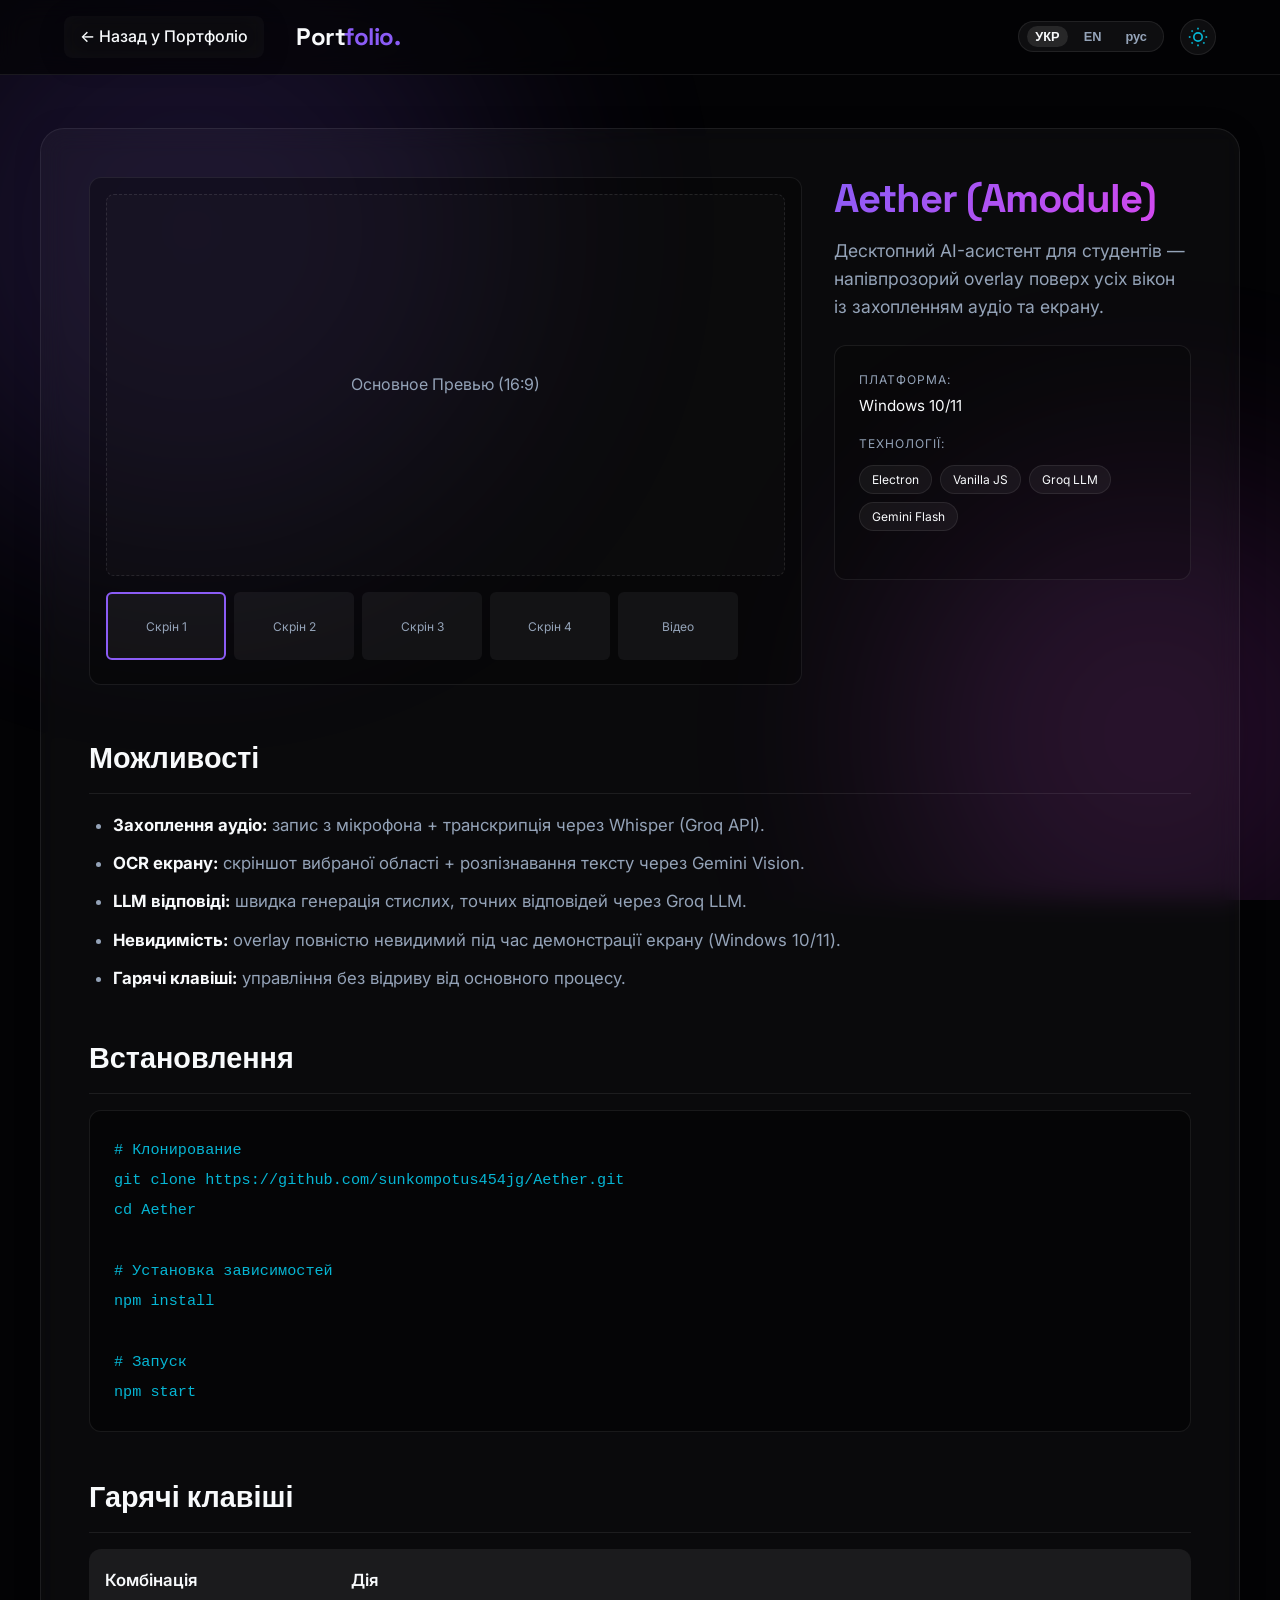
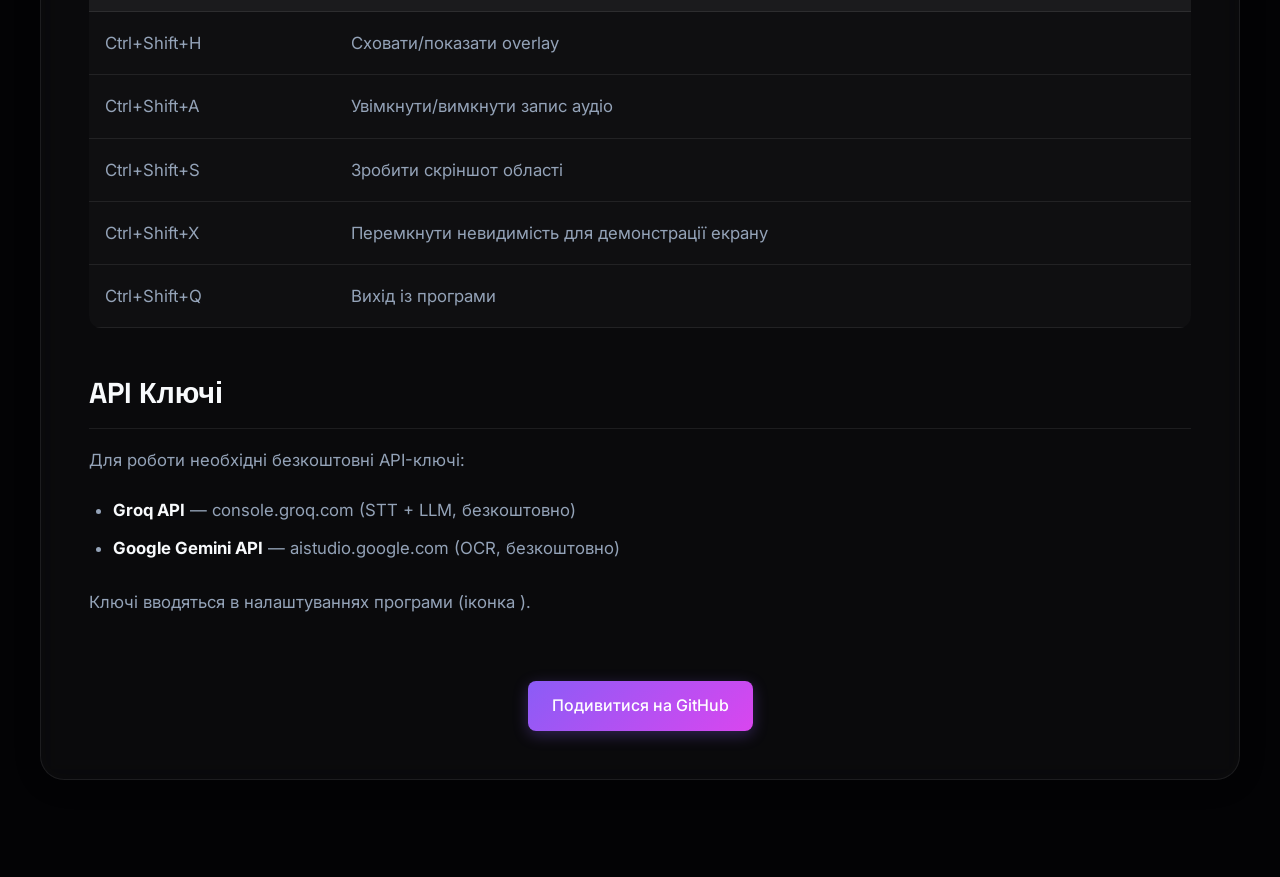
==== aether.html @ 4a44e8b1 "Initial commit: Portfolio website with multiple projects and i18n support" ====
<!DOCTYPE html>
<html lang="ru" class="scroll-smooth">
<head>
    <meta charset="UTF-8">
    <meta name="viewport" content="width=device-width, initial-scale=1.0">
    <title>Aether | Мое Портфолио</title>
    <link href="https://fonts.googleapis.com/css2?family=Inter:wght@300;400;500;600&family=Space+Grotesk:wght@500;700&display=swap" rel="stylesheet">
    <link rel="stylesheet" href="style.css">
</head>
<body>
    <div class="bg-effects"><div class="glow glow-1" style="background: #8b5cf6"></div><div class="glow glow-2" style="background: #d946ef"></div></div>
    
    <header class="glass-nav">
        <nav class="container" style="justify-content: space-between;">
            <div style="display: flex; align-items: center; gap: 2rem;">
                <a href="index.html" class="btn btn-secondary glass" style="padding: 0.5rem 1rem;" data-i18n="back_to_portfolio">← Назад в Портфолио</a>
                <span class="logo">Port<span class="text-accent" style="color: #8b5cf6;">folio.</span></span>
            </div>
            <div class="nav-controls">
                <div class="lang-switcher">
                    <button class="lang-btn active" data-lang="uk">УКР</button>
                    <button class="lang-btn" data-lang="en">EN</button>
                    <button class="lang-btn" data-lang="ru">рус</button>
                </div>
                <button class="theme-toggle" id="theme-toggle" aria-label="Toggle Theme"></button>
            </div>
        </nav>
    </header>

    <main class="container section-padding" style="padding-top: 8rem;">
        <article class="project-detail glass fade-in" style="padding: 3rem; border-radius: 24px;">
            <div class="steam-layout">
                <div class="steam-left">
                    <div class="media-gallery">
                        <div class="main-media">
                            <div class="media-placeholder flex-center">
                                <span class="text-muted">Основное Превью (16:9)</span>
                            </div>
                        </div>
                        <div class="thumbnail-slider">
                            <div class="thumbnail active flex-center" style="border-color: #8b5cf6;"><span class="text-muted" style="font-size: 0.75rem;" data-i18n="screen_1">Скрин 1</span></div>
                            <div class="thumbnail flex-center"><span class="text-muted" style="font-size: 0.75rem;" data-i18n="screen_2">Скрин 2</span></div>
                            <div class="thumbnail flex-center"><span class="text-muted" style="font-size: 0.75rem;" data-i18n="screen_3">Скрин 3</span></div>
                            <div class="thumbnail flex-center"><span class="text-muted" style="font-size: 0.75rem;" data-i18n="screen_4">Скрин 4</span></div>
                            <div class="thumbnail flex-center"><span class="text-muted" style="font-size: 0.75rem;" data-i18n="video">Видео</span></div>
                        </div>
                    </div>
                </div>
                <div class="steam-right">
                    <h1 class="hero-title text-gradient" style="background: linear-gradient(135deg, #8b5cf6, #d946ef); -webkit-background-clip: text; background-clip: text; margin-bottom: 1rem; font-size: 2.5rem; text-align: left;">Aether (Amodule)</h1>
                    <p class="hero-subtitle" style="margin-bottom: 1.5rem; text-align: left;" data-i18n="aether_subtitle">Десктопный AI-ассистент для студентов — полупрозрачный overlay поверх всех окон с захватом аудио и экрана.</p>
                    
                    <div class="project-info-table">
                        <div class="info-row"><span class="info-label" data-i18n="label_platform">Платформа:</span> <span class="info-value">Windows 10/11</span></div>
                        <div class="info-row"><span class="info-label" data-i18n="label_tech">Технологии:</span> 
                            <div class="project-tags" style="margin-top: 0.5rem; justify-content: flex-start;">
                                <span class="tag">Electron</span><span class="tag">Vanilla JS</span><span class="tag">Groq LLM</span><span class="tag">Gemini Flash</span>
                            </div>
                        </div>
                    </div>
                </div>
            </div>

            <div class="readme-content">
                <h2 data-i18n="aether_feat_title"> Возможности</h2>
                <ul>
                    <li data-i18n="aether_feat_1"><strong> Захват аудио:</strong> запись с микрофона + транскрипция через Whisper (Groq API).</li>
                    <li data-i18n="aether_feat_2"><strong> OCR экрана:</strong> скриншот выбранной области + распознавание текста через Gemini Vision.</li>
                    <li data-i18n="aether_feat_3"><strong> LLM ответы:</strong> быстрая генерация кратких, точных ответов через Groq LLM.</li>
                    <li data-i18n="aether_feat_4"><strong> Невидимость:</strong> overlay полностью невидим при демонстрации экрана (Windows 10/11).</li>
                    <li data-i18n="aether_feat_5"><strong> Горячие клавиши:</strong> управление без отвлечения от основного процесса.</li>
                </ul>

                <h2 data-i18n="aether_install_title"> Установка</h2>
                <pre><code># Клонирование
git clone https://github.com/sunkompotus454jg/Aether.git
cd Aether

# Установка зависимостей
npm install

# Запуск
npm start</code></pre>

                <h2 data-i18n="aether_hotkeys_title"> Горячие клавиши</h2>
                <table class="glass-table">
                    <tr><th data-i18n="aether_hk_col1">Комбинация</th><th data-i18n="aether_hk_col2">Действие</th></tr>
                    <tr><td>Ctrl+Shift+H</td><td data-i18n="aether_hk_1">Скрыть/показать overlay</td></tr>
                    <tr><td>Ctrl+Shift+A</td><td data-i18n="aether_hk_2">Включить/выключить запись аудио</td></tr>
                    <tr><td>Ctrl+Shift+S</td><td data-i18n="aether_hk_3">Сделать скриншот области</td></tr>
                    <tr><td>Ctrl+Shift+X</td><td data-i18n="aether_hk_4">Переключить невидимость для демонстрации экрана</td></tr>
                    <tr><td>Ctrl+Shift+Q</td><td data-i18n="aether_hk_5">Выход из приложения</td></tr>
                </table>

                <h2 data-i18n="aether_api_title"> API Ключи</h2>
                <p data-i18n="aether_api_desc">Для работы необходимы бесплатные API-ключи:</p>
                <ul>
                    <li data-i18n="aether_api_1"><strong>Groq API</strong> — console.groq.com (STT + LLM, бесплатно)</li>
                    <li data-i18n="aether_api_2"><strong>Google Gemini API</strong> — aistudio.google.com (OCR, бесплатно)</li>
                </ul>
                <p data-i18n="aether_api_footer">Ключи вводятся в настройках приложения (иконка ).</p>
            </div>

            <div style="margin-top: 4rem; text-align: center;">
                <a href="https://github.com/sunkompotus454jg/Aether.git" target="_blank" class="btn btn-primary" style="background: linear-gradient(135deg, #8b5cf6, #d946ef);" data-i18n="btn_github">Посмотреть на GitHub</a>
            </div>
        </article>
    </main>
    <script src="script.js"></script>
    <script src="lang.js"></script>
</body>
</html>
---- style.css ----
/* Современный Reset и Variables */
:root {
    --bg-color: #030305;
    --surface-color: rgba(255, 255, 255, 0.03);
    --surface-hover: rgba(255, 255, 255, 0.08);
    --border-color: rgba(255, 255, 255, 0.08);
    --text-main: #f8fafc;
    --text-muted: #94a3b8;
    
    --accent-primary: #8b5cf6; /* Фиолетовый неон */
    --accent-secondary: #06b6d4; /* Бирюзовый неон */
    --accent-tertiary: #ec4899; /* Розовый неон */
    
    --font-sans: 'Inter', sans-serif;
    --font-display: 'Space Grotesk', sans-serif;
    
    --transition: all 0.3s cubic-bezier(0.4, 0, 0.2, 1);
}

* {
    margin: 0;
    padding: 0;
    box-sizing: border-box;
}

html {
    scroll-behavior: smooth;
}

body {
    font-family: var(--font-sans);
    background-color: var(--bg-color);
    color: var(--text-main);
    line-height: 1.6;
    overflow-x: hidden;
}

/* Типографика */
h1, h2, h3, h4, .logo {
    font-family: var(--font-display);
    font-weight: 700;
}

.text-gradient {
    background: linear-gradient(135deg, var(--accent-secondary), var(--accent-primary));
    -webkit-background-clip: text;
    -webkit-text-fill-color: transparent;
    background-clip: text;
}

.text-accent {
    color: var(--accent-secondary);
}

.text-muted {
    color: var(--text-muted);
}

/* Утилиты Layout */
.container {
    max-width: 1200px;
    margin: 0 auto;
    padding: 0 1.5rem;
}

.flex-center {
    display: flex;
    align-items: center;
    justify-content: center;
}

.min-h-screen {
    min-height: 100vh;
}

.section-padding {
    padding: 6rem 0;
}

.text-center {
    text-align: center;
}

.relative {
    position: relative;
}

/* Glassmorphism утилиты */
.glass {
    background: var(--surface-color);
    backdrop-filter: blur(12px);
    -webkit-backdrop-filter: blur(12px);
    border: 1px solid var(--border-color);
    box-shadow: 0 4px 30px rgba(0, 0, 0, 0.1);
}

.glass-nav {
    background: rgba(3, 3, 5, 0.7);
    backdrop-filter: blur(12px);
    -webkit-backdrop-filter: blur(12px);
    border-bottom: 1px solid var(--border-color);
}

/* Фоновые свечения */
.bg-effects {
    position: fixed;
    top: 0;
    left: 0;
    width: 100%;
    height: 100%;
    z-index: -1;
    overflow: hidden;
    pointer-events: none;
}

.glow {
    position: absolute;
    border-radius: 50%;
    filter: blur(120px);
    opacity: 0.15;
}

.glow-1 {
    top: -10%;
    left: -10%;
    width: 50vw;
    height: 50vw;
    background: var(--accent-primary);
}

.glow-2 {
    bottom: -10%;
    right: -10%;
    width: 40vw;
    height: 40vw;
    background: var(--accent-secondary);
}

/* Навигация */
header {
    position: fixed;
    top: 0;
    width: 100%;
    z-index: 100;
    padding: 1rem 0;
}

header nav {
    display: flex;
    justify-content: space-between;
    align-items: center;
}

.logo {
    font-size: 1.5rem;
    text-decoration: none;
    color: var(--text-main);
    letter-spacing: -0.5px;
}

.nav-links {
    display: flex;
    list-style: none;
    gap: 2rem;
}

.nav-links a {
    text-decoration: none;
    color: var(--text-muted);
    font-weight: 500;
    transition: var(--transition);
    font-size: 0.95rem;
}

.nav-links a:hover {
    color: var(--text-main);
}

/* Кнопки */
.btn {
    display: inline-flex;
    align-items: center;
    justify-content: center;
    gap: 0.5rem;
    padding: 0.75rem 1.5rem;
    border-radius: 8px;
    font-weight: 500;
    text-decoration: none;
    transition: var(--transition);
    cursor: pointer;
    border: none;
    font-family: var(--font-sans);
}

.btn-primary {
    background: linear-gradient(135deg, var(--accent-primary), var(--accent-secondary));
    color: #fff;
    box-shadow: 0 4px 15px rgba(139, 92, 246, 0.3);
}

.btn-primary:hover {
    transform: translateY(-2px);
    box-shadow: 0 6px 20px rgba(6, 182, 212, 0.4);
}

.btn-secondary {
    color: var(--text-main);
}

.btn-secondary:hover {
    background: var(--surface-hover);
    transform: translateY(-2px);
}

/* Hero Section */
.hero-content {
    max-width: 800px;
    display: flex;
    flex-direction: column;
    align-items: center;
    gap: 1.5rem;
    padding-top: 5rem; /* Оффсет для навбара */
}

.badge {
    padding: 0.5rem 1rem;
    border-radius: 20px;
    font-size: 0.85rem;
    color: var(--accent-secondary);
    font-weight: 500;
    display: inline-block;
}

.hero-title {
    font-size: clamp(2.5rem, 5vw, 4.5rem);
    line-height: 1.1;
    letter-spacing: -1px;
}

.hero-subtitle {
    font-size: 1.1rem;
    color: var(--text-muted);
    max-width: 600px;
}

.hero-actions {
    display: flex;
    gap: 1rem;
    margin-top: 1rem;
}

/* Projects Section */
.section-header {
    margin-bottom: 4rem;
}

.section-title {
    font-size: 2.5rem;
    margin-bottom: 0.5rem;
}

.projects-grid {
    display: grid;
    grid-template-columns: repeat(auto-fill, minmax(320px, 1fr));
    gap: 2rem;
}

.project-card {
    padding: 2rem;
    border-radius: 16px;
    transition: var(--transition);
    display: flex;
    flex-direction: column;
    height: 100%;
}

.project-card:hover {
    transform: translateY(-5px);
    background: var(--surface-hover);
    border-color: rgba(255, 255, 255, 0.15);
}

.project-header {
    display: flex;
    justify-content: space-between;
    align-items: flex-start;
    margin-bottom: 1.5rem;
}

.project-icon {
    width: 48px;
    height: 48px;
    border-radius: 12px;
    display: flex;
    align-items: center;
    justify-content: center;
}

.github-link {
    color: var(--text-muted);
    text-decoration: none;
    font-size: 0.9rem;
    transition: var(--transition);
    border-bottom: 1px solid transparent;
}

.github-link:hover {
    color: var(--text-main);
    border-color: var(--text-main);
}

.project-title {
    font-size: 1.3rem;
    margin-bottom: 0.75rem;
}

.project-desc {
    color: var(--text-muted);
    font-size: 0.95rem;
    margin-bottom: 1.5rem;
    flex-grow: 1;
}

.project-tags {
    display: flex;
    flex-wrap: wrap;
    gap: 0.5rem;
    margin-bottom: 1.5rem;
}

.tag {
    font-size: 0.75rem;
    padding: 0.25rem 0.75rem;
    background: rgba(255, 255, 255, 0.05);
    border-radius: 20px;
    color: var(--text-main);
    border: 1px solid var(--border-color);
}

.status-badge {
    font-size: 0.75rem;
    padding: 0.25rem 0.75rem;
    background: rgba(239, 68, 68, 0.1);
    color: #ef4444;
    border-radius: 20px;
    border: 1px solid rgba(239, 68, 68, 0.2);
}

/* Contacts Section */
.contact-box {
    padding: 4rem 2rem;
    border-radius: 24px;
    max-width: 800px;
    margin: 0 auto;
}

.contact-links {
    display: flex;
    justify-content: center;
    gap: 1rem;
    flex-wrap: wrap;
}

/* Animations */
.fade-in {
    opacity: 0;
    transform: translateY(20px);
    transition: opacity 0.8s ease-out, transform 0.8s ease-out;
}

.fade-in.visible {
    opacity: 1;
    transform: translateY(0);
}

/* Адаптив */
@media (max-width: 768px) {
    .hero-title {
        font-size: 2.5rem;
    }
    
    .nav-links {
        display: none; /* Для мобайла можно добавить бургер меню позже */
    }
    
    .projects-grid {
        grid-template-columns: 1fr;
    }
}

/* Стили для детальных страниц (Readme Content) */
.readme-content {
    font-size: 1.05rem;
    line-height: 1.8;
}

.readme-content h2 {
    font-size: 1.8rem;
    margin-top: 2.5rem;
    margin-bottom: 1rem;
    color: var(--text-main);
    border-bottom: 1px solid var(--border-color);
    padding-bottom: 0.5rem;
}

.readme-content h3 {
    font-size: 1.4rem;
    margin-top: 1.5rem;
    margin-bottom: 0.75rem;
    color: var(--text-main);
}

.readme-content p {
    margin-bottom: 1.2rem;
    color: var(--text-muted);
}

.readme-content ul, .readme-content ol {
    margin-bottom: 1.5rem;
    padding-left: 1.5rem;
    color: var(--text-muted);
}

.readme-content li {
    margin-bottom: 0.5rem;
}

.readme-content strong {
    color: var(--text-main);
}

.readme-content pre {
    background: rgba(0, 0, 0, 0.4);
    padding: 1.5rem;
    border-radius: 12px;
    border: 1px solid var(--border-color);
    overflow-x: auto;
    margin-bottom: 1.5rem;
}

.readme-content code {
    font-family: 'Consolas', 'Monaco', monospace;
    color: var(--accent-secondary);
    font-size: 0.95rem;
}

.glass-table {
    width: 100%;
    border-collapse: collapse;
    margin-bottom: 1.5rem;
    background: rgba(255, 255, 255, 0.02);
    border-radius: 12px;
    overflow: hidden;
}

.glass-table th, .glass-table td {
    padding: 1rem;
    text-align: left;
    border-bottom: 1px solid var(--border-color);
    color: var(--text-muted);
}

.glass-table th {
    background: rgba(255, 255, 255, 0.05);
    color: var(--text-main);
    font-weight: 600;
}

/* Steam-like Layout */
.steam-layout {
    display: grid;
    grid-template-columns: 2fr 1fr;
    gap: 2rem;
    margin-bottom: 3rem;
    align-items: start;
}

.steam-layout > div {
    min-width: 0;
}

@media (max-width: 992px) {
    .steam-layout {
        grid-template-columns: 1fr;
    }
}

.media-gallery {
    display: flex;
    flex-direction: column;
    gap: 1rem;
    background: rgba(0, 0, 0, 0.3);
    padding: 1rem;
    border-radius: 12px;
    border: 1px solid var(--border-color);
}

.main-media {
    width: 100%;
    aspect-ratio: 16 / 9;
    border-radius: 8px;
    overflow: hidden;
    background: rgba(255, 255, 255, 0.02);
    border: 1px dashed rgba(255, 255, 255, 0.1);
}

.media-placeholder {
    width: 100%;
    height: 100%;
}

.thumbnail-slider {
    display: flex;
    gap: 0.5rem;
    overflow-x: auto;
    padding-bottom: 0.5rem;
    scrollbar-width: thin;
    scrollbar-color: var(--border-color) transparent;
}

.thumbnail-slider::-webkit-scrollbar {
    height: 6px;
}

.thumbnail-slider::-webkit-scrollbar-thumb {
    background-color: var(--border-color);
    border-radius: 10px;
}

.thumbnail {
    width: 120px;
    height: 68px;
    flex-shrink: 0;
    border-radius: 6px;
    cursor: pointer;
    transition: var(--transition);
    border: 2px solid transparent;
    background: rgba(255, 255, 255, 0.05);
}

.thumbnail:hover {
    border-color: rgba(255, 255, 255, 0.3);
}

.thumbnail.active {
    border-color: var(--accent-secondary);
}

.project-info-table {
    background: rgba(0, 0, 0, 0.2);
    padding: 1.5rem;
    border-radius: 12px;
    border: 1px solid var(--border-color);
}

.info-row {
    display: flex;
    flex-direction: column;
    margin-bottom: 1rem;
    text-align: left;
}

.info-row:last-child {
    margin-bottom: 0;
}

.info-label {
    font-size: 0.75rem;
    color: var(--text-muted);
    text-transform: uppercase;
    letter-spacing: 1px;
    margin-bottom: 0.25rem;
}

.info-value {
    color: var(--text-main);
    font-size: 0.95rem;
}

/* About Section */
.about-grid {
    display: grid;
    grid-template-columns: 1fr 2fr;
    gap: 4rem;
    align-items: center;
}

@media (max-width: 992px) {
    .about-grid {
        grid-template-columns: 1fr;
    }
}

.about-photo-container {
    position: relative;
    width: 100%;
    aspect-ratio: 1;
    border-radius: 24px;
    overflow: hidden;
    background: rgba(255, 255, 255, 0.05);
    border: 1px solid var(--border-color);
}

.about-photo-placeholder {
    position: absolute;
    inset: 0;
    display: flex;
    flex-direction: column;
    align-items: center;
    justify-content: center;
    color: var(--text-muted);
}

.about-bio {
    font-size: 1.1rem;
    line-height: 1.8;
    color: var(--text-muted);
    margin-bottom: 2rem;
}

.skills-grid {
    display: flex;
    flex-wrap: wrap;
    gap: 0.75rem;
    margin-bottom: 2.5rem;
}

.skill-badge {
    padding: 0.5rem 1rem;
    background: rgba(255, 255, 255, 0.05);
    border: 1px solid var(--border-color);
    border-radius: 8px;
    color: var(--text-main);
    font-weight: 500;
    transition: var(--transition);
}

.skill-badge:hover {
    border-color: var(--accent-primary);
    background: rgba(139, 92, 246, 0.1);
}

/* Timeline Section */
.timeline {
    position: relative;
    max-width: 800px;
    margin: 0 auto;
    padding: 2rem 0;
}

.timeline::before {
    content: '';
    position: absolute;
    top: 0;
    bottom: 0;
    left: 50%;
    width: 2px;
    background: linear-gradient(to bottom, transparent, var(--accent-primary), var(--accent-secondary), transparent);
    transform: translateX(-50%);
}

.timeline-item {
    position: relative;
    margin-bottom: 3rem;
    width: 50%;
    padding-right: 3rem;
}

.timeline-item:nth-child(even) {
    margin-left: auto;
    padding-right: 0;
    padding-left: 3rem;
}

.timeline-item::before {
    content: '';
    position: absolute;
    top: 50%;
    right: -6px;
    width: 14px;
    height: 14px;
    border-radius: 50%;
    background: var(--bg-color);
    border: 2px solid var(--accent-secondary);
    transform: translateY(-50%);
    box-shadow: 0 0 10px var(--accent-secondary);
    z-index: 1;
}

.timeline-item:nth-child(even)::before {
    right: auto;
    left: -8px;
}

.timeline-content {
    padding: 1.5rem;
    border-radius: 16px;
    transition: var(--transition);
}

.timeline-content:hover {
    transform: translateY(-5px);
    border-color: rgba(255, 255, 255, 0.2);
}

.timeline-date {
    font-size: 0.85rem;
    color: var(--accent-secondary);
    font-weight: 600;
    margin-bottom: 0.5rem;
    text-transform: uppercase;
    letter-spacing: 1px;
}

.timeline-title {
    font-size: 1.2rem;
    color: var(--text-main);
    margin-bottom: 0.5rem;
}

.timeline-desc {
    color: var(--text-muted);
    font-size: 0.95rem;
}

@media (max-width: 768px) {
    .timeline::before {
        left: 30px;
    }
    
    .timeline-item {
        width: 100%;
        padding-left: 80px;
        padding-right: 0;
    }
    
    .timeline-item:nth-child(even) {
        padding-left: 80px;
    }
    
    .timeline-item::before {
        left: 22px;
        right: auto;
    }
    
    .timeline-item:nth-child(even)::before {
        left: 22px;
    }
}

/* V4 OS Dashboard Updates */

/* Grid Background */
.grid-bg {
    background-color: var(--bg-color);
    background-image: linear-gradient(rgba(255, 255, 255, 0.03) 1px, transparent 1px),
    linear-gradient(90deg, rgba(255, 255, 255, 0.03) 1px, transparent 1px);
    background-size: 30px 30px;
    z-index: -2;
}

/* Nav & Burger */
.nav-container {
    display: flex;
    justify-content: space-between;
    align-items: center;
    position: relative;
    width: 100%;
}
.burger-menu {
    display: none;
    flex-direction: column;
    gap: 5px;
    cursor: pointer;
    z-index: 101;
}
.burger-menu span {
    width: 25px;
    height: 2px;
    background-color: var(--text-main);
    transition: var(--transition);
}
@media (max-width: 768px) {
    .burger-menu {
        display: flex;
    }
    .nav-links {
        display: flex;
        position: fixed;
        top: 0;
        right: -100%;
        width: 250px;
        height: 100vh;
        background: rgba(3, 3, 5, 0.95);
        backdrop-filter: blur(15px);
        flex-direction: column;
        padding-top: 80px;
        align-items: center;
        transition: right 0.4s ease;
        border-left: 1px solid var(--border-color);
        gap: 1.5rem;
    }
    .nav-links.active {
        right: 0;
    }
}
.nav-links a.active {
    color: var(--accent-secondary);
    border-bottom: 2px solid var(--accent-secondary);
}

/* Hero Panel & Badge */
.pulse-badge {
    display: inline-flex;
    align-items: center;
    gap: 0.5rem;
    padding: 0.5rem 1rem;
    border-radius: 20px;
    font-size: 0.85rem;
    color: var(--accent-secondary);
    border: 1px solid rgba(6, 182, 212, 0.3);
    background: rgba(6, 182, 212, 0.05);
}
.status-dot {
    width: 8px;
    height: 8px;
    background-color: #22c55e;
    border-radius: 50%;
    box-shadow: 0 0 8px #22c55e;
    animation: pulse 2s infinite;
}
@keyframes pulse {
    0% { transform: scale(0.95); box-shadow: 0 0 0 0 rgba(34, 197, 94, 0.7); }
    70% { transform: scale(1); box-shadow: 0 0 0 6px rgba(34, 197, 94, 0); }
    100% { transform: scale(0.95); box-shadow: 0 0 0 0 rgba(34, 197, 94, 0); }
}
.metrics-overlay {
    position: absolute;
    top: 5rem;
    right: 1.5rem;
    padding: 1rem;
    border-radius: 12px;
    background: rgba(0,0,0,0.4);
    border: 1px solid var(--border-color);
    font-family: 'JetBrains Mono', monospace;
    font-size: 0.75rem;
    color: var(--text-muted);
}
.metric {
    margin-bottom: 0.5rem;
}
.metric:last-child {
    margin-bottom: 0;
}
@media (max-width: 992px) {
    .metrics-overlay { display: none; }
}

/* Specialization */
.spec-grid {
    display: grid;
    grid-template-columns: repeat(auto-fit, minmax(220px, 1fr));
    gap: 1.5rem;
}
.spec-card {
    padding: 1.5rem;
    border-radius: 16px;
    text-align: center;
}
.spec-icon {
    font-size: 2.5rem;
    margin-bottom: 1rem;
}
.spec-title {
    font-size: 1.1rem;
    margin-bottom: 0.5rem;
}
.spec-desc {
    font-size: 0.9rem;
    color: var(--text-muted);
}

/* Project Filters & Mac Bar */
.filter-btn {
    background: rgba(255, 255, 255, 0.05);
    border: 1px solid var(--border-color);
    color: var(--text-main);
    padding: 0.5rem 1.25rem;
    border-radius: 20px;
    cursor: pointer;
    font-family: var(--font-sans);
    transition: var(--transition);
}
.filter-btn:hover, .filter-btn.active {
    background: rgba(139, 92, 246, 0.15);
    border-color: var(--accent-primary);
    color: var(--accent-secondary);
}
.project-card {
    padding: 0;
    overflow: hidden;
}
.mac-titlebar {
    background: rgba(0, 0, 0, 0.3);
    padding: 0.75rem 1rem;
    border-bottom: 1px solid var(--border-color);
    display: flex;
    align-items: center;
}
.mac-dots {
    display: flex;
    gap: 6px;
}
.mac-dots span {
    width: 10px;
    height: 10px;
    border-radius: 50%;
}
.project-content {
    padding: 1.5rem;
    display: flex;
    flex-direction: column;
    flex-grow: 1;
}

/* Workflow */
.workflow-steps {
    display: grid;
    grid-template-columns: repeat(auto-fit, minmax(200px, 1fr));
    gap: 1.5rem;
}
.workflow .step {
    padding: 1.5rem;
    border-radius: 16px;
    position: relative;
    overflow: hidden;
}
.step-num {
    font-family: 'JetBrains Mono', monospace;
    font-size: 2.5rem;
    font-weight: 700;
    color: rgba(255, 255, 255, 0.05);
    position: absolute;
    top: -5px;
    right: 10px;
}
.workflow .step h4 {
    margin-bottom: 0.5rem;
    font-size: 1.1rem;
}

/* Terminal Log Timeline */
.terminal-log .timeline-title {
    font-family: 'JetBrains Mono', monospace;
    color: var(--accent-secondary);
}
.terminal-log .timeline-date {
    font-family: 'JetBrains Mono', monospace;
}

/* Testimonials Placeholder */
.testimonials-placeholder {
    display: grid;
    grid-template-columns: repeat(auto-fit, minmax(300px, 1fr));
    gap: 1.5rem;
}
.testimonial-card {
    padding: 1.5rem;
    border-radius: 12px;
    border-left: 3px solid var(--accent-primary);
}

/* Навигация (Языки и Тема) */
.nav-controls {
    display: flex;
    align-items: center;
    gap: 1rem;
    margin-left: 2rem;
}
.lang-switcher {
    display: flex;
    gap: 0.5rem;
    background: rgba(255, 255, 255, 0.05);
    padding: 0.25rem 0.5rem;
    border-radius: 20px;
    border: 1px solid var(--border-color);
}
.lang-btn {
    background: none;
    border: none;
    color: var(--text-muted);
    font-size: 0.8rem;
    font-weight: 600;
    cursor: pointer;
    padding: 0.2rem 0.5rem;
    border-radius: 12px;
    transition: var(--transition);
}
.lang-btn:hover, .lang-btn.active {
    color: var(--text-main);
    background: rgba(255, 255, 255, 0.1);
}
#theme-toggle {
    background: rgba(255, 255, 255, 0.05);
    border: 1px solid var(--border-color);
    color: var(--accent-secondary);
    width: 36px;
    height: 36px;
    border-radius: 50%;
    display: flex;
    align-items: center;
    justify-content: center;
    cursor: pointer;
    transition: var(--transition);
}
#theme-toggle:hover {
    background: rgba(255, 255, 255, 0.1);
    transform: rotate(15deg);
}

/* Light Theme Override */
body.light-theme {
    --bg-color: #f8fafc;
    --surface-color: rgba(255, 255, 255, 0.7);
    --surface-hover: rgba(255, 255, 255, 0.95);
    --border-color: rgba(0, 0, 0, 0.1);
    --text-main: #0f172a;
    --text-muted: #475569;
    
    --accent-primary: #7c3aed;
    --accent-secondary: #0284c7;
    --accent-tertiary: #db2777;
}
body.light-theme .glass {
    box-shadow: 0 4px 30px rgba(0, 0, 0, 0.05);
}
body.light-theme .glass-nav {
    background: rgba(248, 250, 252, 0.85);
}
body.light-theme .glow {
    opacity: 0.08; /* Less intense glow for light theme */
}
body.light-theme .grid-bg {
    background-image: linear-gradient(rgba(0, 0, 0, 0.05) 1px, transparent 1px),
    linear-gradient(90deg, rgba(0, 0, 0, 0.05) 1px, transparent 1px);
}
body.light-theme .tag {
    background: rgba(0, 0, 0, 0.05);
    color: var(--text-main);
}
body.light-theme .mac-titlebar {
    border-bottom: 1px solid var(--border-color);
    background: rgba(255,255,255,0.5);
}
body.light-theme .terminal-header {
    background: #e2e8f0;
    color: #475569;
}
body.light-theme .terminal-body {
    background: #f1f5f9;
}
body.light-theme .terminal-line {
    color: #334155;
}
body.light-theme .lang-switcher, body.light-theme #theme-toggle {
    background: rgba(0, 0, 0, 0.05);
}
body.light-theme .lang-btn:hover, body.light-theme .lang-btn.active {
    background: rgba(0, 0, 0, 0.1);
}
body.light-theme .pulse-badge {
    background: rgba(2, 132, 199, 0.1);
}
body.light-theme .skill-badge {
    background: rgba(0,0,0,0.03);
}
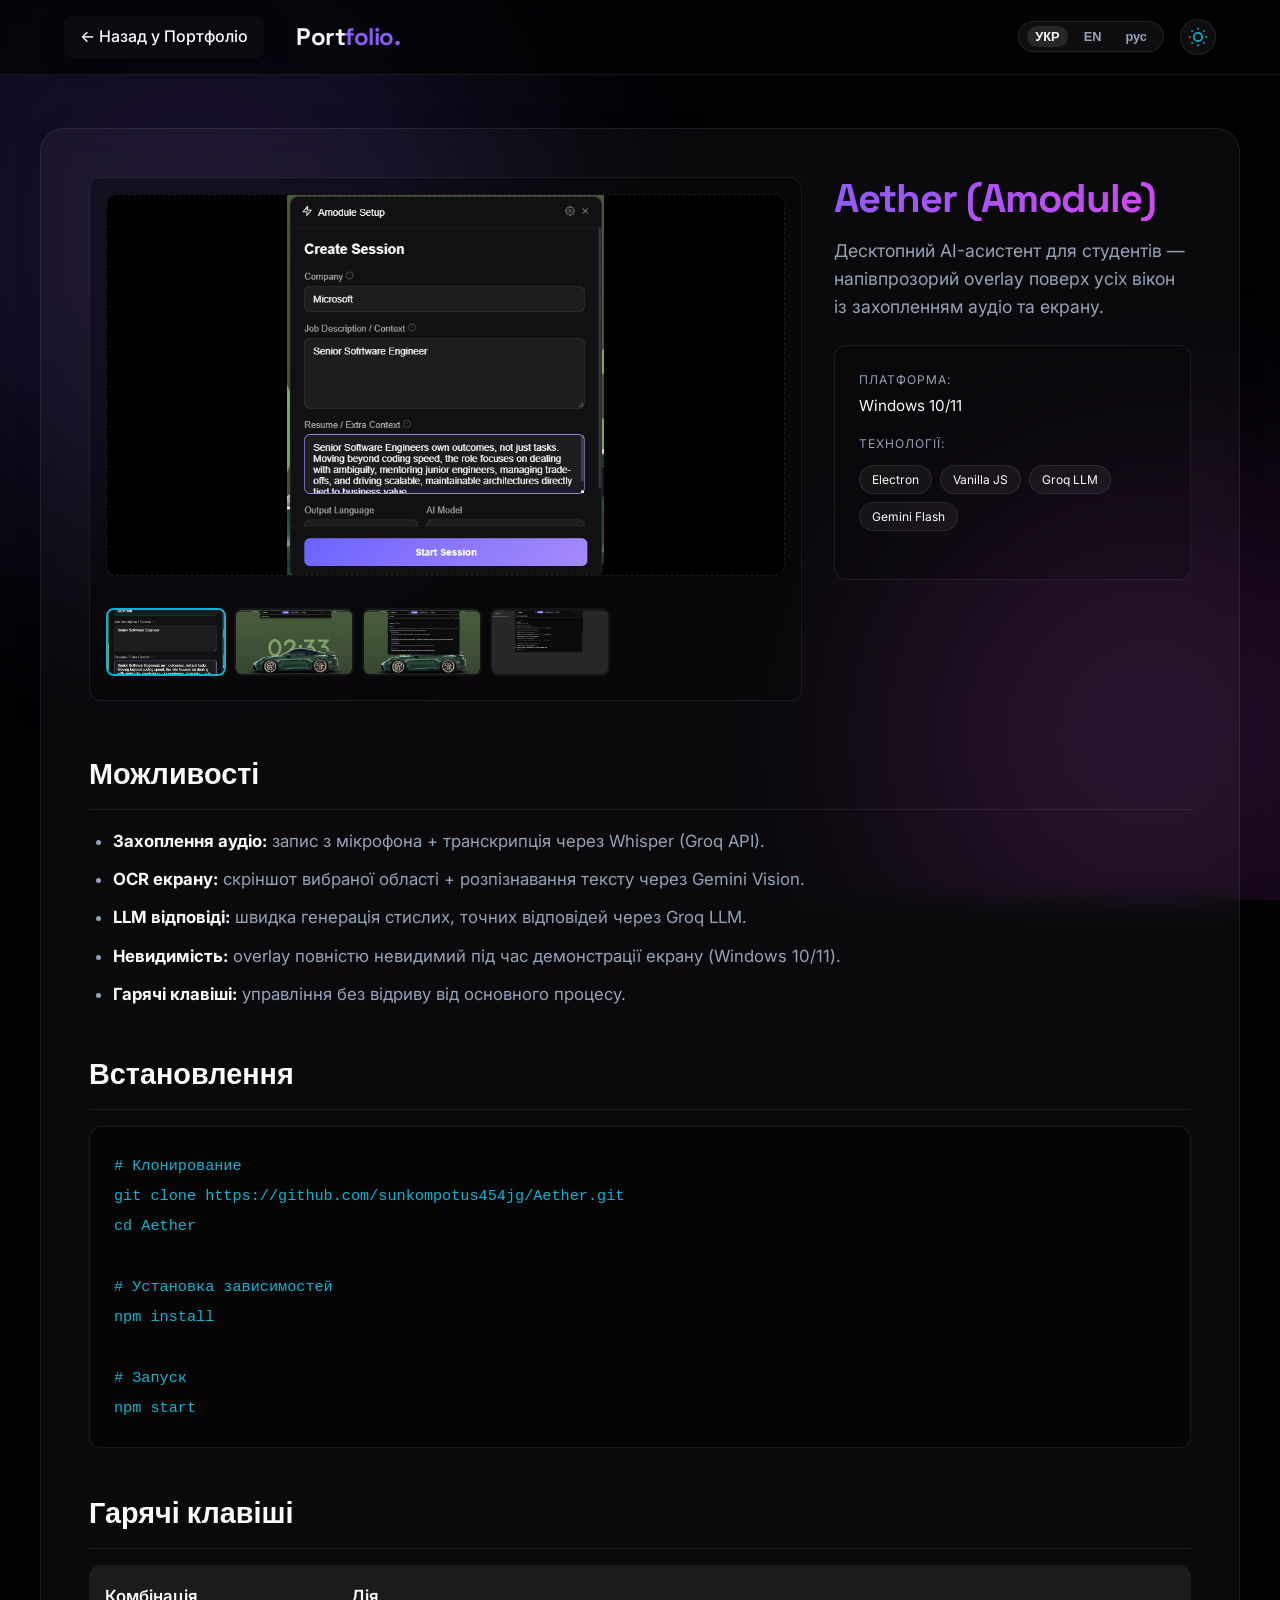
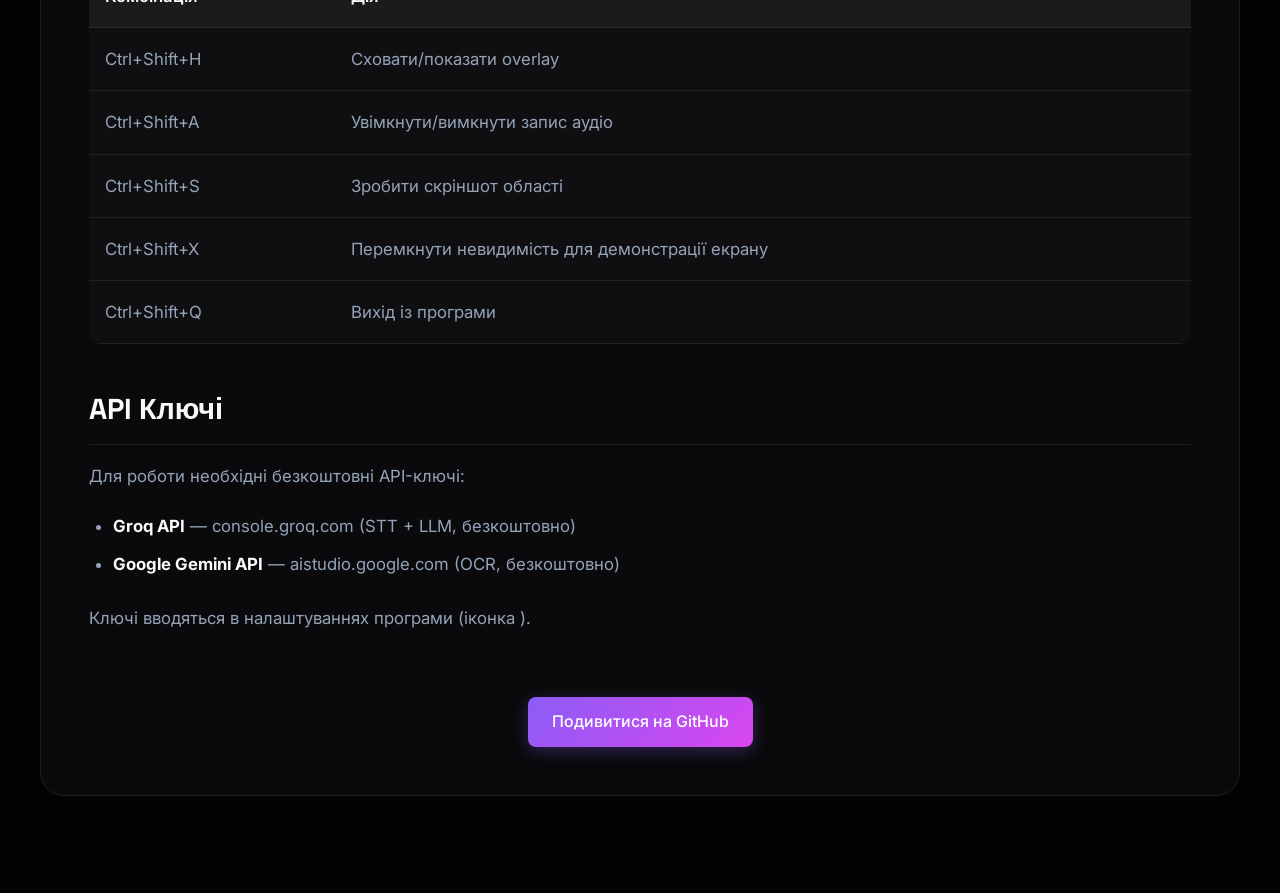
==== commit 47c55d97: "Populate Aether page with images" ====
--- a/aether.html
+++ b/aether.html
@@ -32,17 +32,14 @@
             <div class="steam-layout">
                 <div class="steam-left">
                     <div class="media-gallery">
-                        <div class="main-media">
-                            <div class="media-placeholder flex-center">
-                                <span class="text-muted">Основное Превью (16:9)</span>
-                            </div>
+                        <div class="main-media" id="mainMediaContainer" style="overflow: hidden; border-radius: 12px; background: #000; aspect-ratio: 16/9; display: flex; align-items: center; justify-content: center;">
+                            <img src="Aether/Amodule Setup.png" style="width: 100%; height: 100%; object-fit: contain;">
                         </div>
-                        <div class="thumbnail-slider">
-                            <div class="thumbnail active flex-center" style="border-color: #8b5cf6;"><span class="text-muted" style="font-size: 0.75rem;" data-i18n="screen_1">Скрин 1</span></div>
-                            <div class="thumbnail flex-center"><span class="text-muted" style="font-size: 0.75rem;" data-i18n="screen_2">Скрин 2</span></div>
-                            <div class="thumbnail flex-center"><span class="text-muted" style="font-size: 0.75rem;" data-i18n="screen_3">Скрин 3</span></div>
-                            <div class="thumbnail flex-center"><span class="text-muted" style="font-size: 0.75rem;" data-i18n="screen_4">Скрин 4</span></div>
-                            <div class="thumbnail flex-center"><span class="text-muted" style="font-size: 0.75rem;" data-i18n="video">Видео</span></div>
+                        <div class="thumbnail-slider" style="margin-top: 1rem; display: flex; gap: 0.5rem; overflow-x: auto;">
+                            <div class="thumbnail active" style="overflow: hidden; border-radius: 8px; cursor: pointer; flex-shrink: 0;" data-src="Aether/Amodule Setup.png"><img src="Aether/Amodule Setup.png" style="width: 100%; height: 100%; object-fit: cover; pointer-events: none;"></div>
+                            <div class="thumbnail" style="overflow: hidden; border-radius: 8px; cursor: pointer; flex-shrink: 0;" data-src="Aether/Start.png"><img src="Aether/Start.png" style="width: 100%; height: 100%; object-fit: cover; pointer-events: none;"></div>
+                            <div class="thumbnail" style="overflow: hidden; border-radius: 8px; cursor: pointer; flex-shrink: 0;" data-src="Aether/hf,jnf.png"><img src="Aether/hf,jnf.png" style="width: 100%; height: 100%; object-fit: cover; pointer-events: none;"></div>
+                            <div class="thumbnail" style="overflow: hidden; border-radius: 8px; cursor: pointer; flex-shrink: 0;" data-src="Aether/{D24C4B4D-FBDB-47EB-90D0-30F6032C7C03}.png"><img src="Aether/{D24C4B4D-FBDB-47EB-90D0-30F6032C7C03}.png" style="width: 100%; height: 100%; object-fit: cover; pointer-events: none;"></div>
                         </div>
                     </div>
                 </div>
@@ -106,6 +103,22 @@
             </div>
         </article>
     </main>
+    <script>
+        document.addEventListener('DOMContentLoaded', () => {
+            const mainMediaContainer = document.getElementById('mainMediaContainer');
+            const thumbnails = document.querySelectorAll('.thumbnail');
+
+            thumbnails.forEach(thumb => {
+                thumb.addEventListener('click', function() {
+                    thumbnails.forEach(t => t.classList.remove('active'));
+                    this.classList.add('active');
+
+                    const src = this.getAttribute('data-src');
+                    mainMediaContainer.innerHTML = `<img src="${src}" style="width: 100%; height: 100%; object-fit: contain;">`;
+                });
+            });
+        });
+    </script>
     <script src="script.js"></script>
     <script src="lang.js"></script>
 </body>
--- a/style.css
+++ b/style.css
@@ -594,7 +594,7 @@
 .about-photo-container {
     position: relative;
     width: 100%;
-    aspect-ratio: 1;
+    aspect-ratio: 2/3;
     border-radius: 24px;
     overflow: hidden;
     background: rgba(255, 255, 255, 0.05);
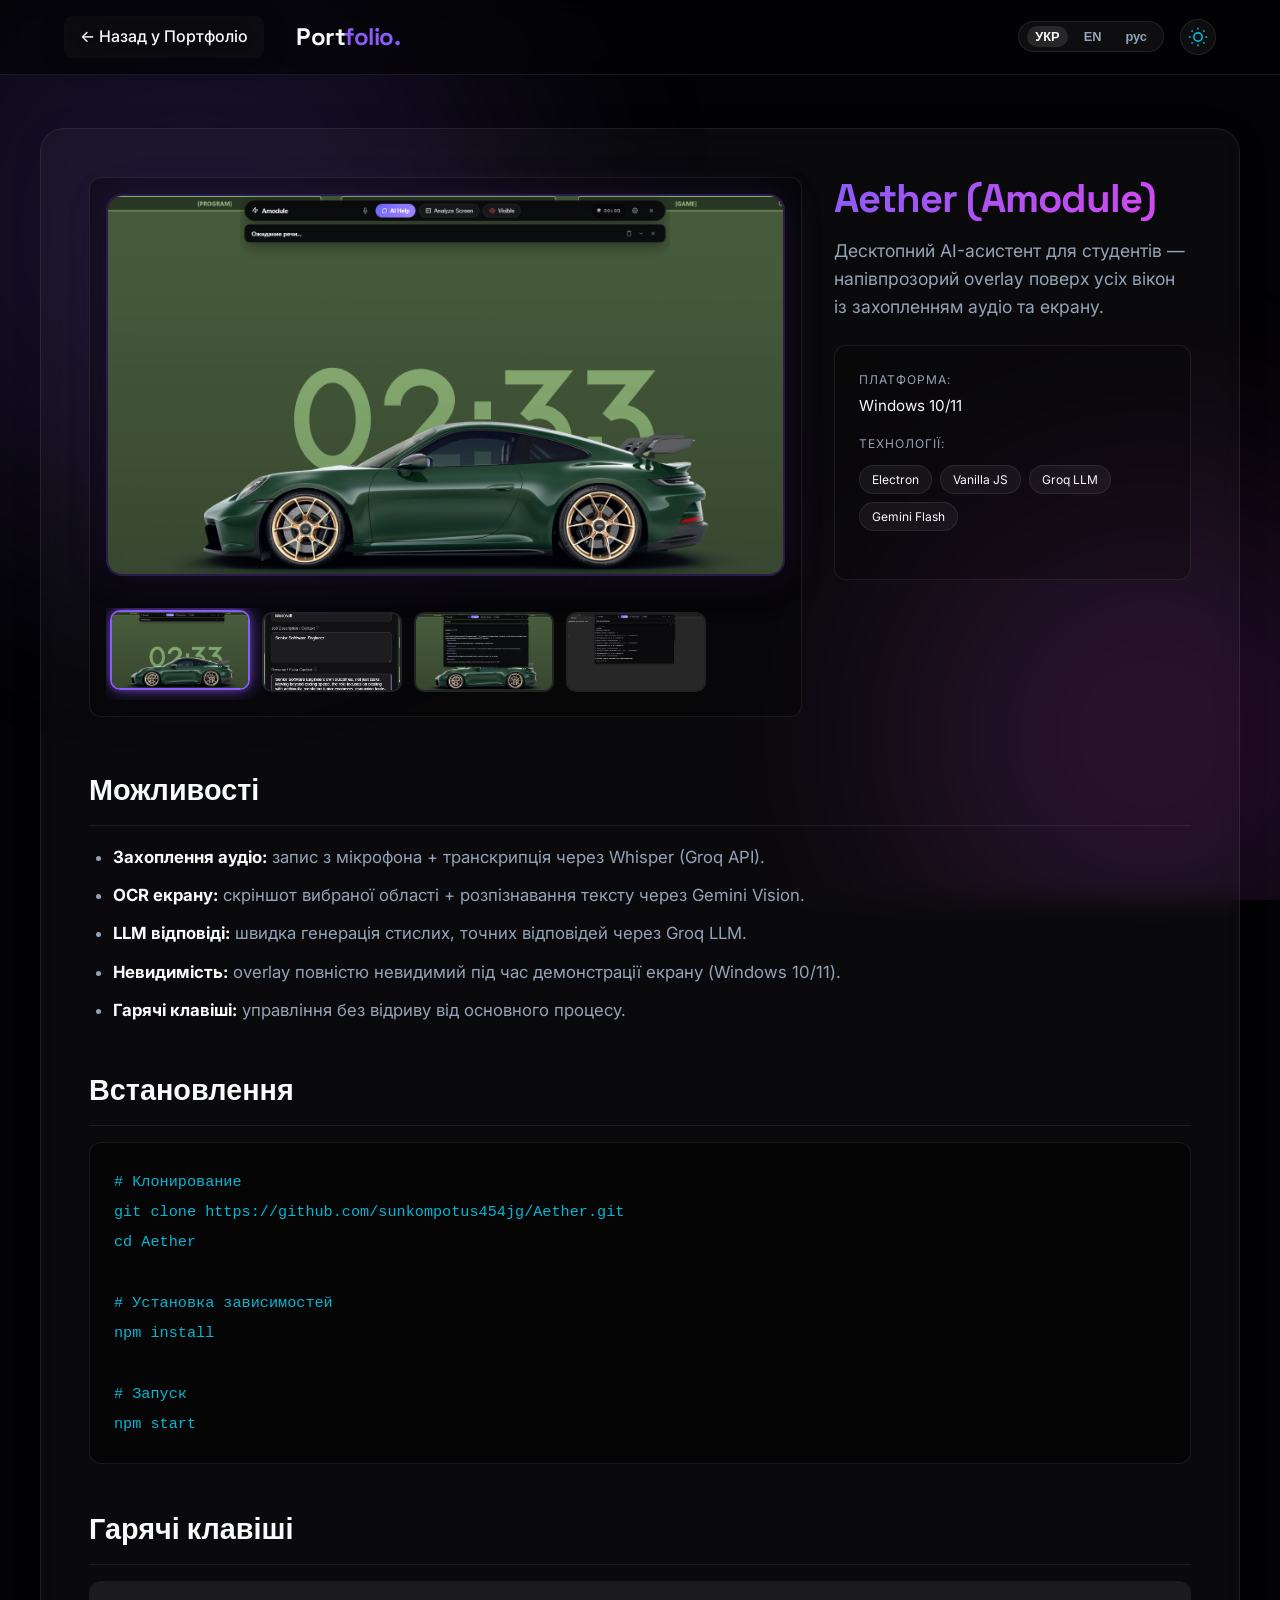
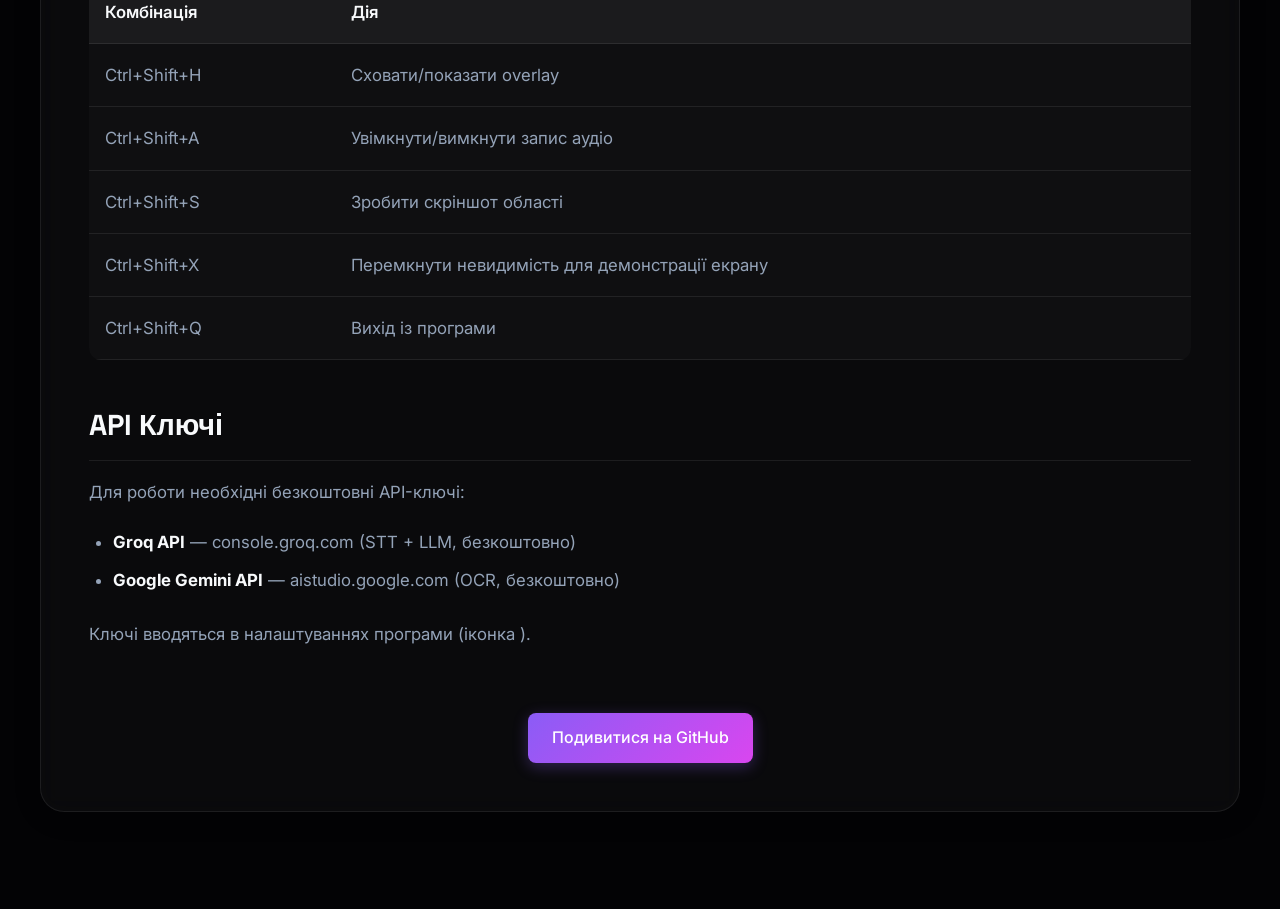
==== commit 84bd8702: "Aether: reorder images, Start.png first as hero, use object-fit cover" ====
--- a/aether.html
+++ b/aether.html
@@ -32,14 +32,14 @@
             <div class="steam-layout">
                 <div class="steam-left">
                     <div class="media-gallery">
-                        <div class="main-media" id="mainMediaContainer" style="overflow: hidden; border-radius: 12px; background: #000; aspect-ratio: 16/9; display: flex; align-items: center; justify-content: center;">
-                            <img src="Aether/Amodule Setup.png" style="width: 100%; height: 100%; object-fit: contain;">
+                        <div class="main-media" id="mainMediaContainer" style="overflow: hidden; border-radius: 16px; background: #000; aspect-ratio: 16/9; display: flex; align-items: center; justify-content: center;">
+                            <img src="Aether/Start.png" style="width: 100%; height: 100%; object-fit: cover;">
                         </div>
-                        <div class="thumbnail-slider" style="margin-top: 1rem; display: flex; gap: 0.5rem; overflow-x: auto;">
-                            <div class="thumbnail active" style="overflow: hidden; border-radius: 8px; cursor: pointer; flex-shrink: 0;" data-src="Aether/Amodule Setup.png"><img src="Aether/Amodule Setup.png" style="width: 100%; height: 100%; object-fit: cover; pointer-events: none;"></div>
-                            <div class="thumbnail" style="overflow: hidden; border-radius: 8px; cursor: pointer; flex-shrink: 0;" data-src="Aether/Start.png"><img src="Aether/Start.png" style="width: 100%; height: 100%; object-fit: cover; pointer-events: none;"></div>
-                            <div class="thumbnail" style="overflow: hidden; border-radius: 8px; cursor: pointer; flex-shrink: 0;" data-src="Aether/hf,jnf.png"><img src="Aether/hf,jnf.png" style="width: 100%; height: 100%; object-fit: cover; pointer-events: none;"></div>
-                            <div class="thumbnail" style="overflow: hidden; border-radius: 8px; cursor: pointer; flex-shrink: 0;" data-src="Aether/{D24C4B4D-FBDB-47EB-90D0-30F6032C7C03}.png"><img src="Aether/{D24C4B4D-FBDB-47EB-90D0-30F6032C7C03}.png" style="width: 100%; height: 100%; object-fit: cover; pointer-events: none;"></div>
+                        <div class="thumbnail-slider" style="margin-top: 1rem; display: flex; gap: 0.75rem; overflow-x: auto; padding: 0.25rem 0.25rem 0.5rem;">
+                            <div class="thumbnail active" style="overflow: hidden; border-radius: 10px; cursor: pointer; flex-shrink: 0;" data-src="Aether/Start.png"><img src="Aether/Start.png" style="width: 100%; height: 100%; object-fit: cover; pointer-events: none;"></div>
+                            <div class="thumbnail" style="overflow: hidden; border-radius: 10px; cursor: pointer; flex-shrink: 0;" data-src="Aether/Amodule Setup.png"><img src="Aether/Amodule Setup.png" style="width: 100%; height: 100%; object-fit: cover; pointer-events: none;"></div>
+                            <div class="thumbnail" style="overflow: hidden; border-radius: 10px; cursor: pointer; flex-shrink: 0;" data-src="Aether/hf,jnf.png"><img src="Aether/hf,jnf.png" style="width: 100%; height: 100%; object-fit: cover; pointer-events: none;"></div>
+                            <div class="thumbnail" style="overflow: hidden; border-radius: 10px; cursor: pointer; flex-shrink: 0;" data-src="Aether/{D24C4B4D-FBDB-47EB-90D0-30F6032C7C03}.png"><img src="Aether/{D24C4B4D-FBDB-47EB-90D0-30F6032C7C03}.png" style="width: 100%; height: 100%; object-fit: cover; pointer-events: none;"></div>
                         </div>
                     </div>
                 </div>
--- a/style.css
+++ b/style.css
@@ -498,10 +498,12 @@
 .main-media {
     width: 100%;
     aspect-ratio: 16 / 9;
-    border-radius: 8px;
+    border-radius: 16px;
     overflow: hidden;
-    background: rgba(255, 255, 255, 0.02);
-    border: 1px dashed rgba(255, 255, 255, 0.1);
+    background: #0a0a0f;
+    border: 2px solid rgba(139, 92, 246, 0.3);
+    box-shadow: 0 0 40px rgba(139, 92, 246, 0.15), 0 8px 32px rgba(0, 0, 0, 0.6);
+    transition: box-shadow 0.3s ease;
 }
 
 .media-placeholder {
@@ -528,22 +530,37 @@
 }
 
 .thumbnail {
-    width: 120px;
-    height: 68px;
+    width: 140px;
+    height: 80px;
     flex-shrink: 0;
-    border-radius: 6px;
+    border-radius: 10px;
     cursor: pointer;
-    transition: var(--transition);
-    border: 2px solid transparent;
-    background: rgba(255, 255, 255, 0.05);
+    transition: all 0.25s ease;
+    border: 2px solid rgba(255, 255, 255, 0.08);
+    background: rgba(255, 255, 255, 0.04);
+    overflow: hidden;
+    position: relative;
+}
+
+.thumbnail::after {
+    content: '';
+    position: absolute;
+    inset: 0;
+    border-radius: 8px;
+    background: transparent;
+    transition: background 0.25s ease;
 }
 
 .thumbnail:hover {
-    border-color: rgba(255, 255, 255, 0.3);
+    border-color: rgba(139, 92, 246, 0.6);
+    box-shadow: 0 0 16px rgba(139, 92, 246, 0.3);
+    transform: translateY(-2px);
 }
 
 .thumbnail.active {
-    border-color: var(--accent-secondary);
+    border-color: #8b5cf6;
+    box-shadow: 0 0 20px rgba(139, 92, 246, 0.6), 0 0 6px rgba(139, 92, 246, 0.4);
+    transform: translateY(-2px);
 }
 
 .project-info-table {
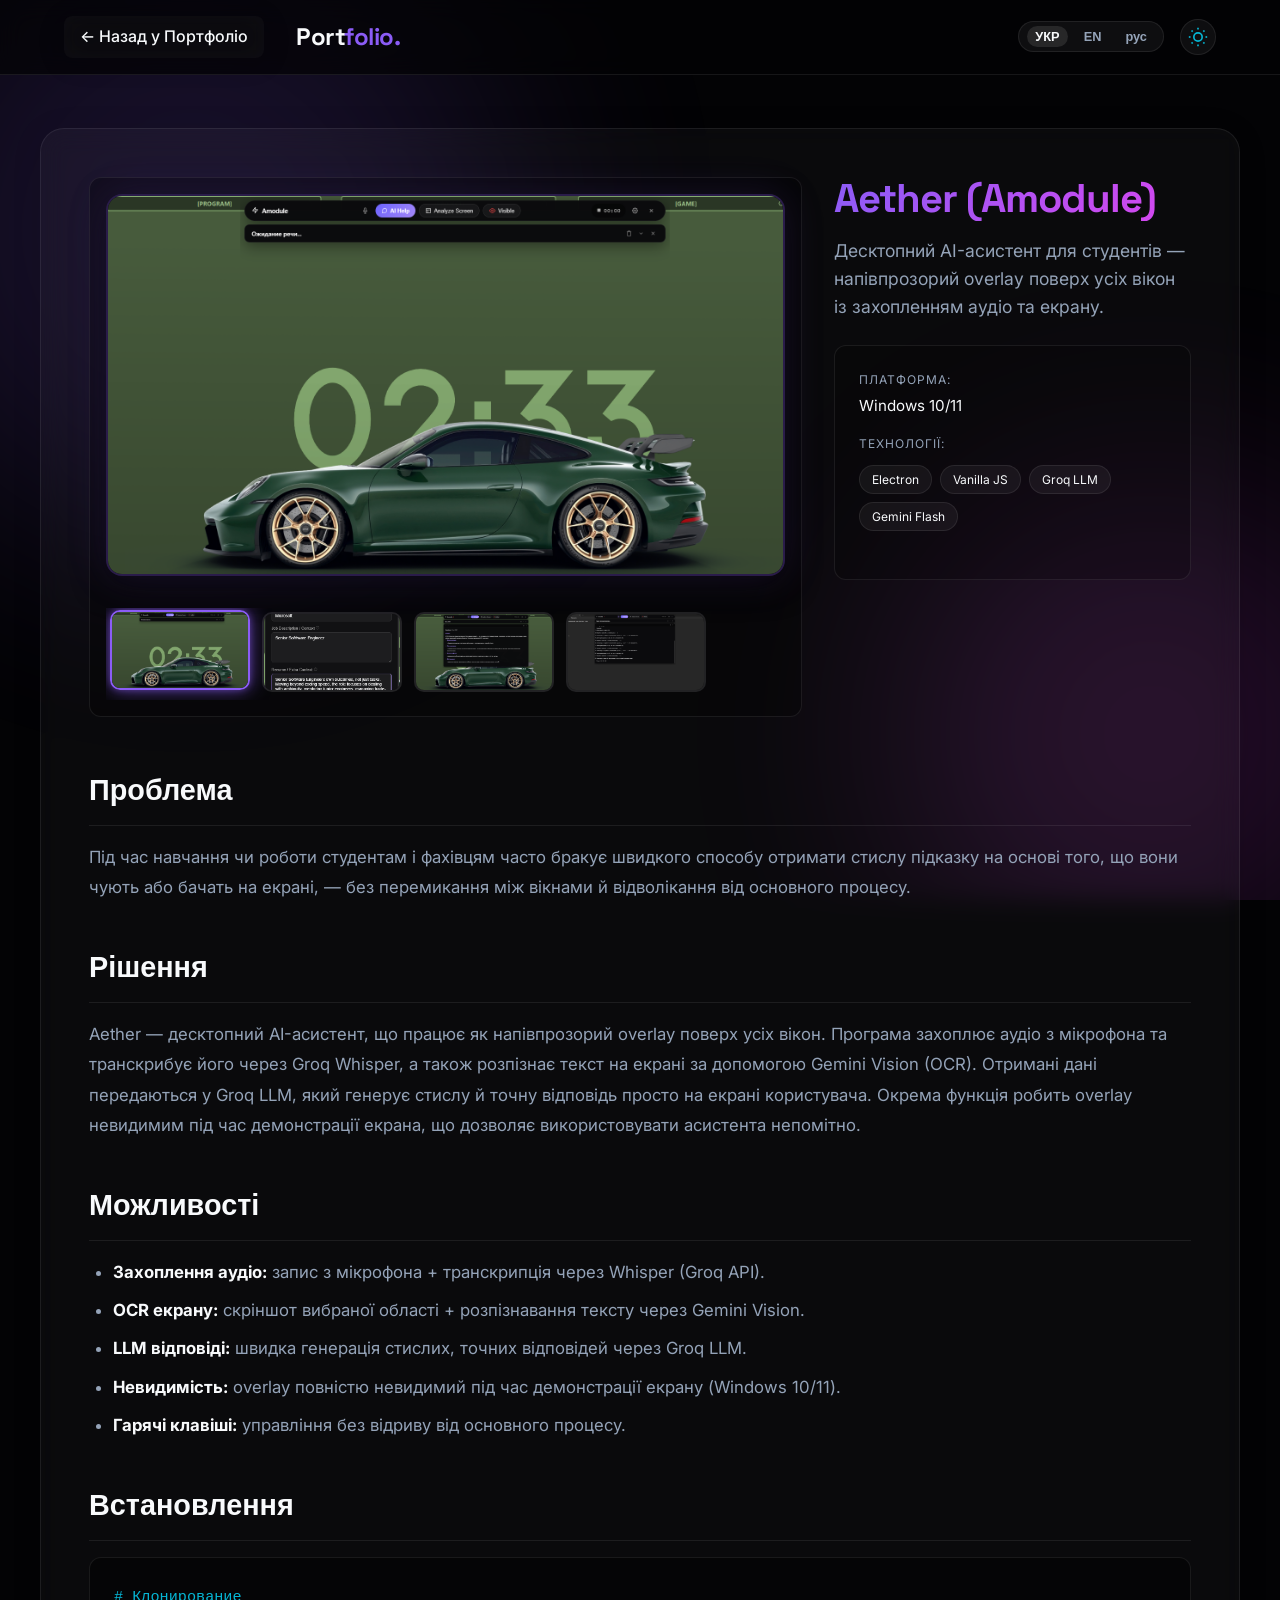
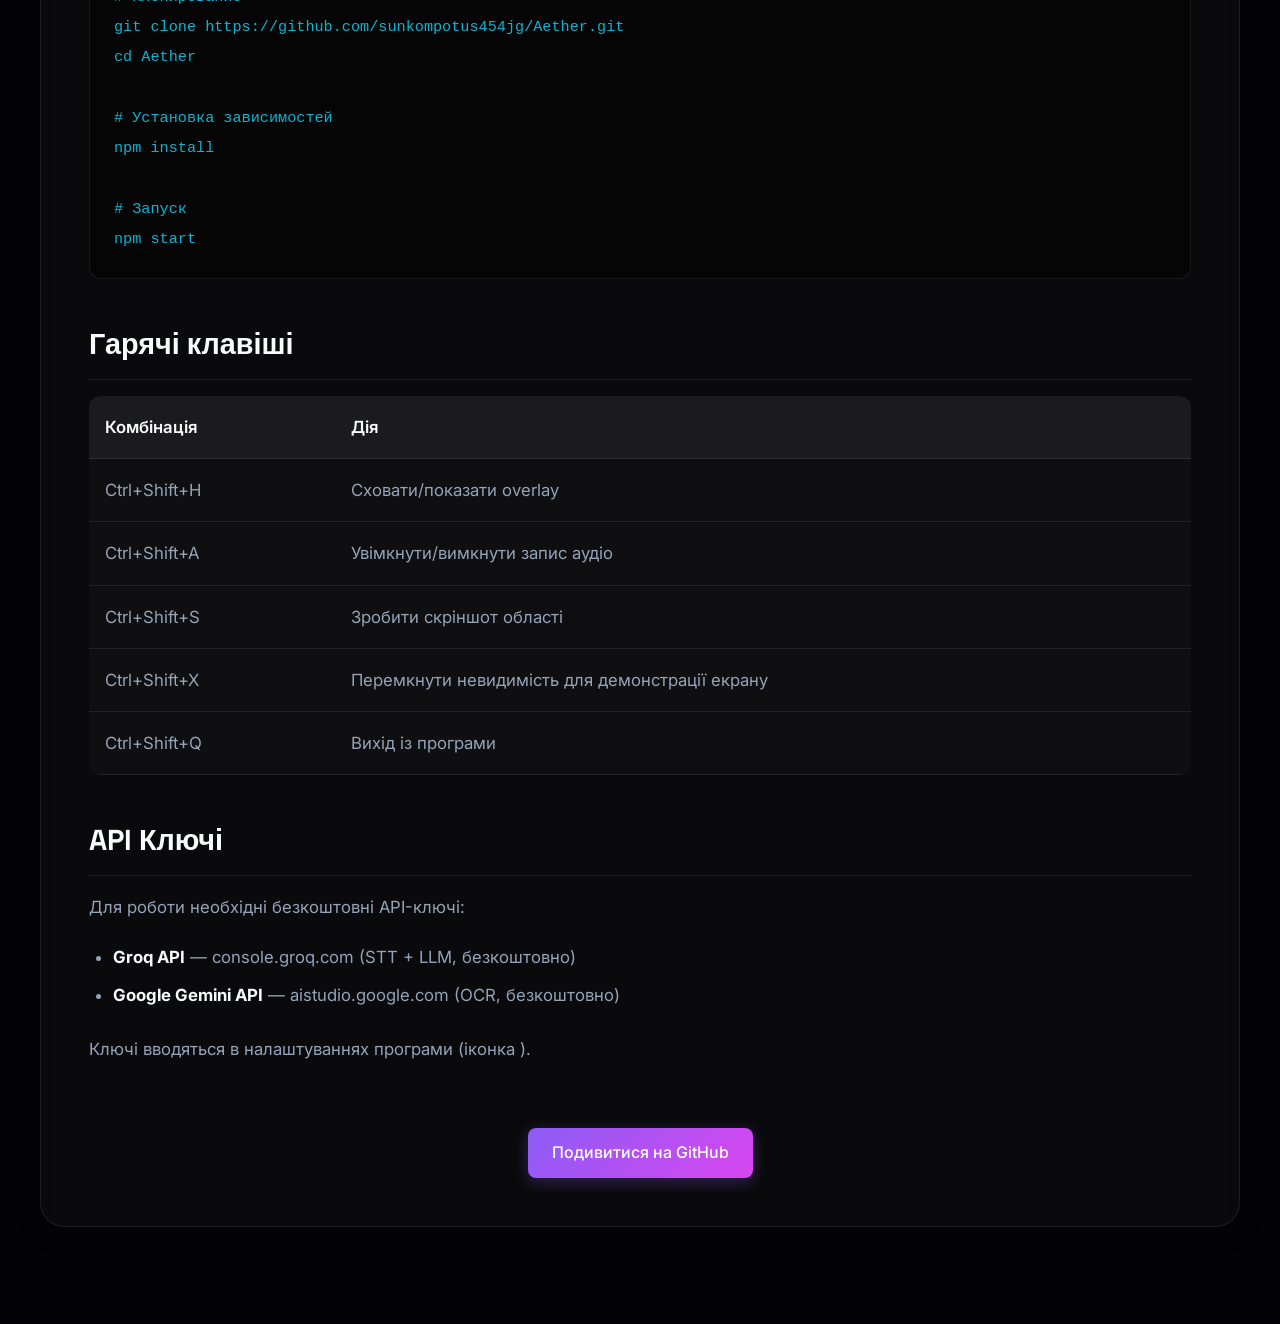
==== commit bdd896e7: "Update project description with new  text" ====
--- a/aether.html
+++ b/aether.html
@@ -32,8 +32,8 @@
             <div class="steam-layout">
                 <div class="steam-left">
                     <div class="media-gallery">
-                        <div class="main-media" id="mainMediaContainer" style="overflow: hidden; border-radius: 16px; background: #000; aspect-ratio: 16/9; display: flex; align-items: center; justify-content: center;">
-                            <img src="Aether/Start.png" style="width: 100%; height: 100%; object-fit: cover;">
+                        <div class="main-media" id="mainMediaContainer" onclick="openLightbox(this.querySelector('img') ? this.querySelector('img').src : null, !!this.querySelector('video'))" style="overflow: hidden; border-radius: 16px; background: #000; aspect-ratio: 16/9; display: flex; align-items: center; justify-content: center; cursor: zoom-in; position: relative;">
+                            <img src="Aether/Start.png" style="width: 100%; height: 100%; object-fit: cover; pointer-events: none;">
                         </div>
                         <div class="thumbnail-slider" style="margin-top: 1rem; display: flex; gap: 0.75rem; overflow-x: auto; padding: 0.25rem 0.25rem 0.5rem;">
                             <div class="thumbnail active" style="overflow: hidden; border-radius: 10px; cursor: pointer; flex-shrink: 0;" data-src="Aether/Start.png"><img src="Aether/Start.png" style="width: 100%; height: 100%; object-fit: cover; pointer-events: none;"></div>
@@ -59,7 +59,14 @@
             </div>
 
             <div class="readme-content">
-                <h2 data-i18n="aether_feat_title"> Возможности</h2>
+                
+                <h2 data-i18n="problem_title">Проблема</h2>
+                <p data-i18n="aether_problem"></p>
+
+                <h2 data-i18n="solution_title">Рішення</h2>
+                <p data-i18n="aether_solution"></p>
+
+<h2 data-i18n="aether_feat_title"> Возможности</h2>
                 <ul>
                     <li data-i18n="aether_feat_1"><strong> Захват аудио:</strong> запись с микрофона + транскрипция через Whisper (Groq API).</li>
                     <li data-i18n="aether_feat_2"><strong> OCR экрана:</strong> скриншот выбранной области + распознавание текста через Gemini Vision.</li>
@@ -114,7 +121,7 @@
                     this.classList.add('active');
 
                     const src = this.getAttribute('data-src');
-                    mainMediaContainer.innerHTML = `<img src="${src}" style="width: 100%; height: 100%; object-fit: contain;">`;
+                    mainMediaContainer.innerHTML = `<img src="${src}" style="width: 100%; height: 100%; object-fit: contain; pointer-events: none;">`;
                 });
             });
         });
--- a/style.css
+++ b/style.css
@@ -1091,3 +1091,90 @@
 body.light-theme .skill-badge {
     background: rgba(0,0,0,0.03);
 }
+
+/* ==================== LIGHTBOX ==================== */
+.lightbox-overlay {
+    display: none;
+    position: fixed;
+    inset: 0;
+    z-index: 9999;
+    background: rgba(0, 0, 0, 0.92);
+    backdrop-filter: blur(12px);
+    -webkit-backdrop-filter: blur(12px);
+    align-items: center;
+    justify-content: center;
+    cursor: zoom-out;
+    animation: lightbox-in 0.25s ease;
+}
+
+.lightbox-overlay.active {
+    display: flex;
+}
+
+@keyframes lightbox-in {
+    from { opacity: 0; }
+    to   { opacity: 1; }
+}
+
+.lightbox-content {
+    position: relative;
+    max-width: 92vw;
+    max-height: 92vh;
+    border-radius: 16px;
+    overflow: hidden;
+    box-shadow: 0 0 80px rgba(139, 92, 246, 0.3), 0 32px 64px rgba(0,0,0,0.8);
+    border: 1px solid rgba(139, 92, 246, 0.3);
+    cursor: default;
+    animation: lightbox-scale 0.25s cubic-bezier(0.34, 1.56, 0.64, 1);
+}
+
+@keyframes lightbox-scale {
+    from { transform: scale(0.88); opacity: 0; }
+    to   { transform: scale(1);    opacity: 1; }
+}
+
+.lightbox-content img,
+.lightbox-content video {
+    display: block;
+    max-width: 92vw;
+    max-height: 92vh;
+    width: auto;
+    height: auto;
+    object-fit: contain;
+}
+
+.lightbox-close {
+    position: fixed;
+    top: 1.5rem;
+    right: 1.75rem;
+    width: 44px;
+    height: 44px;
+    border-radius: 50%;
+    background: rgba(255,255,255,0.1);
+    border: 1px solid rgba(255,255,255,0.15);
+    color: #fff;
+    font-size: 1.4rem;
+    line-height: 44px;
+    text-align: center;
+    cursor: pointer;
+    z-index: 10001;
+    transition: background 0.2s, transform 0.2s;
+    backdrop-filter: blur(8px);
+}
+.lightbox-close:hover {
+    background: rgba(139, 92, 246, 0.5);
+    transform: rotate(90deg) scale(1.1);
+}
+
+/* Подсказка "клик для увеличения" на главном медиа */
+#mainMediaContainer {
+    cursor: zoom-in;
+}
+#mainMediaContainer:hover::after {
+    content: '';
+    position: absolute;
+    inset: 0;
+    background: rgba(139, 92, 246, 0.08);
+    border-radius: inherit;
+    pointer-events: none;
+}
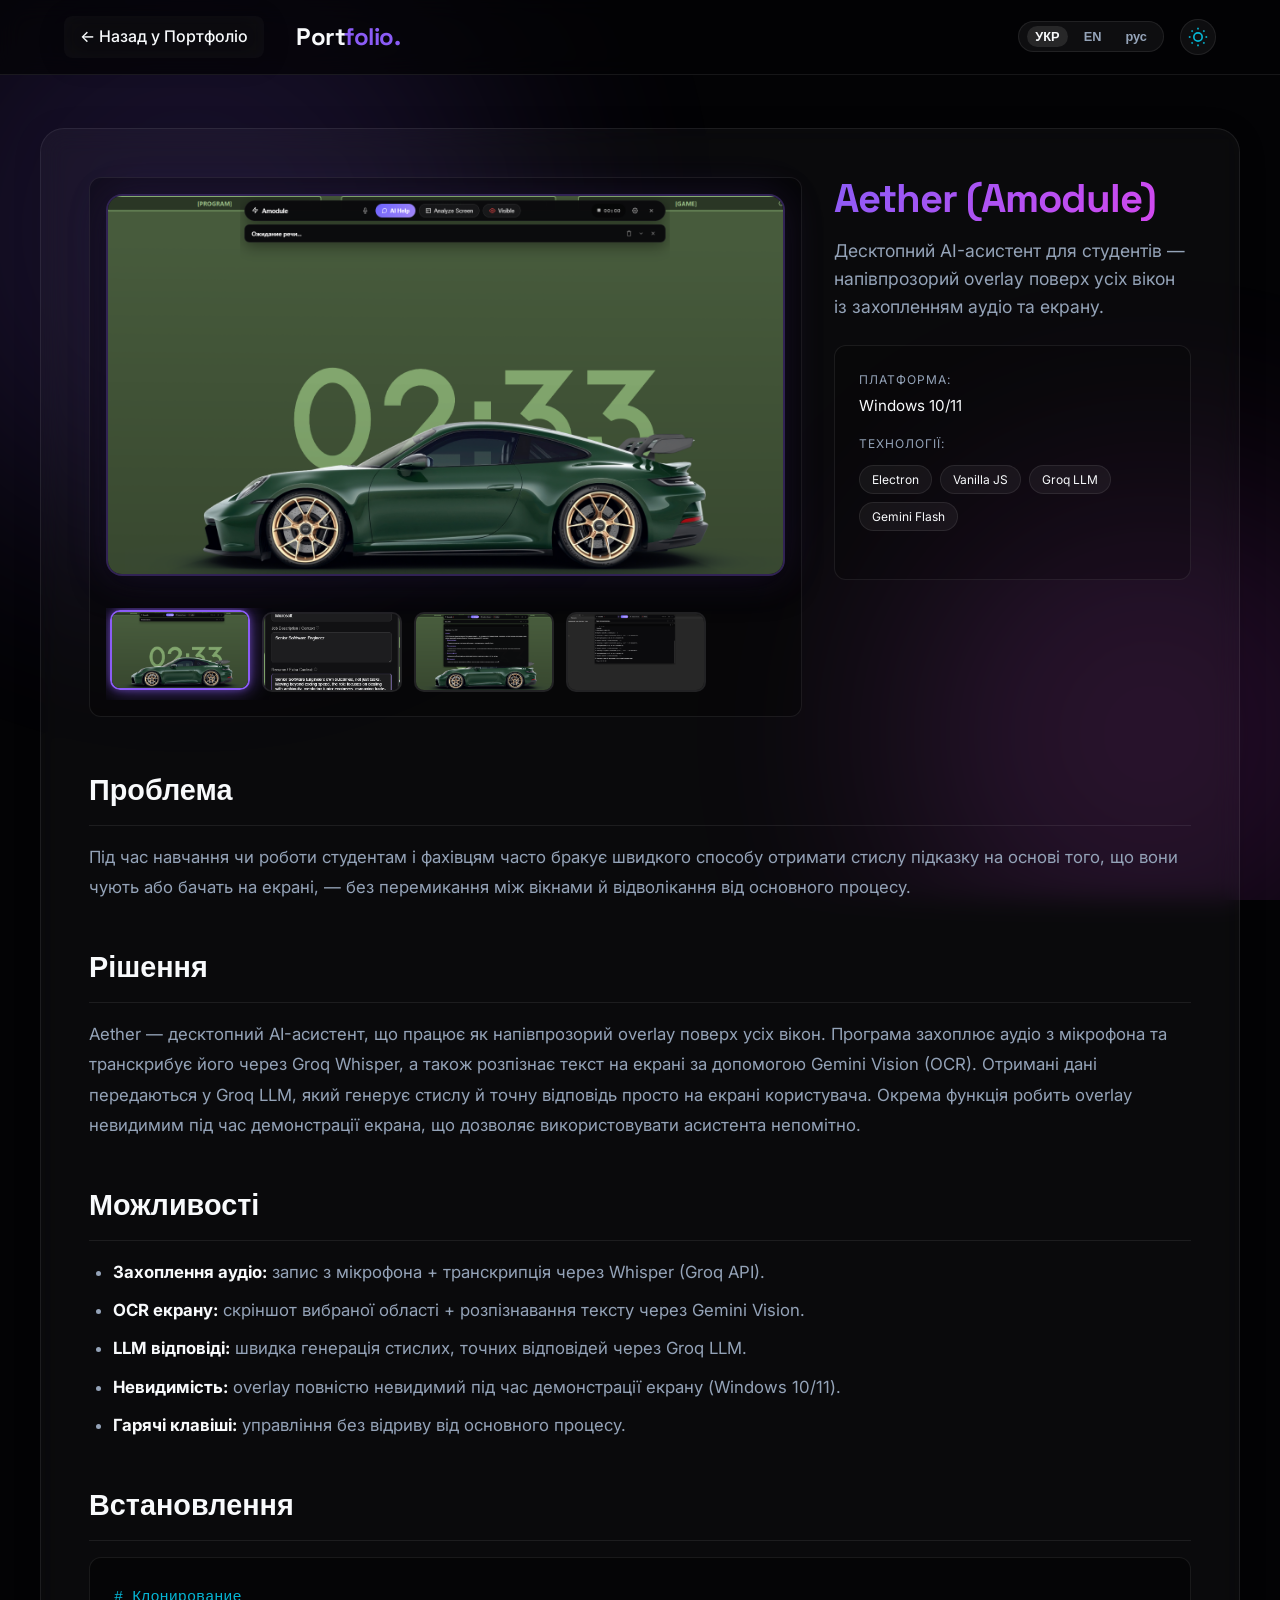
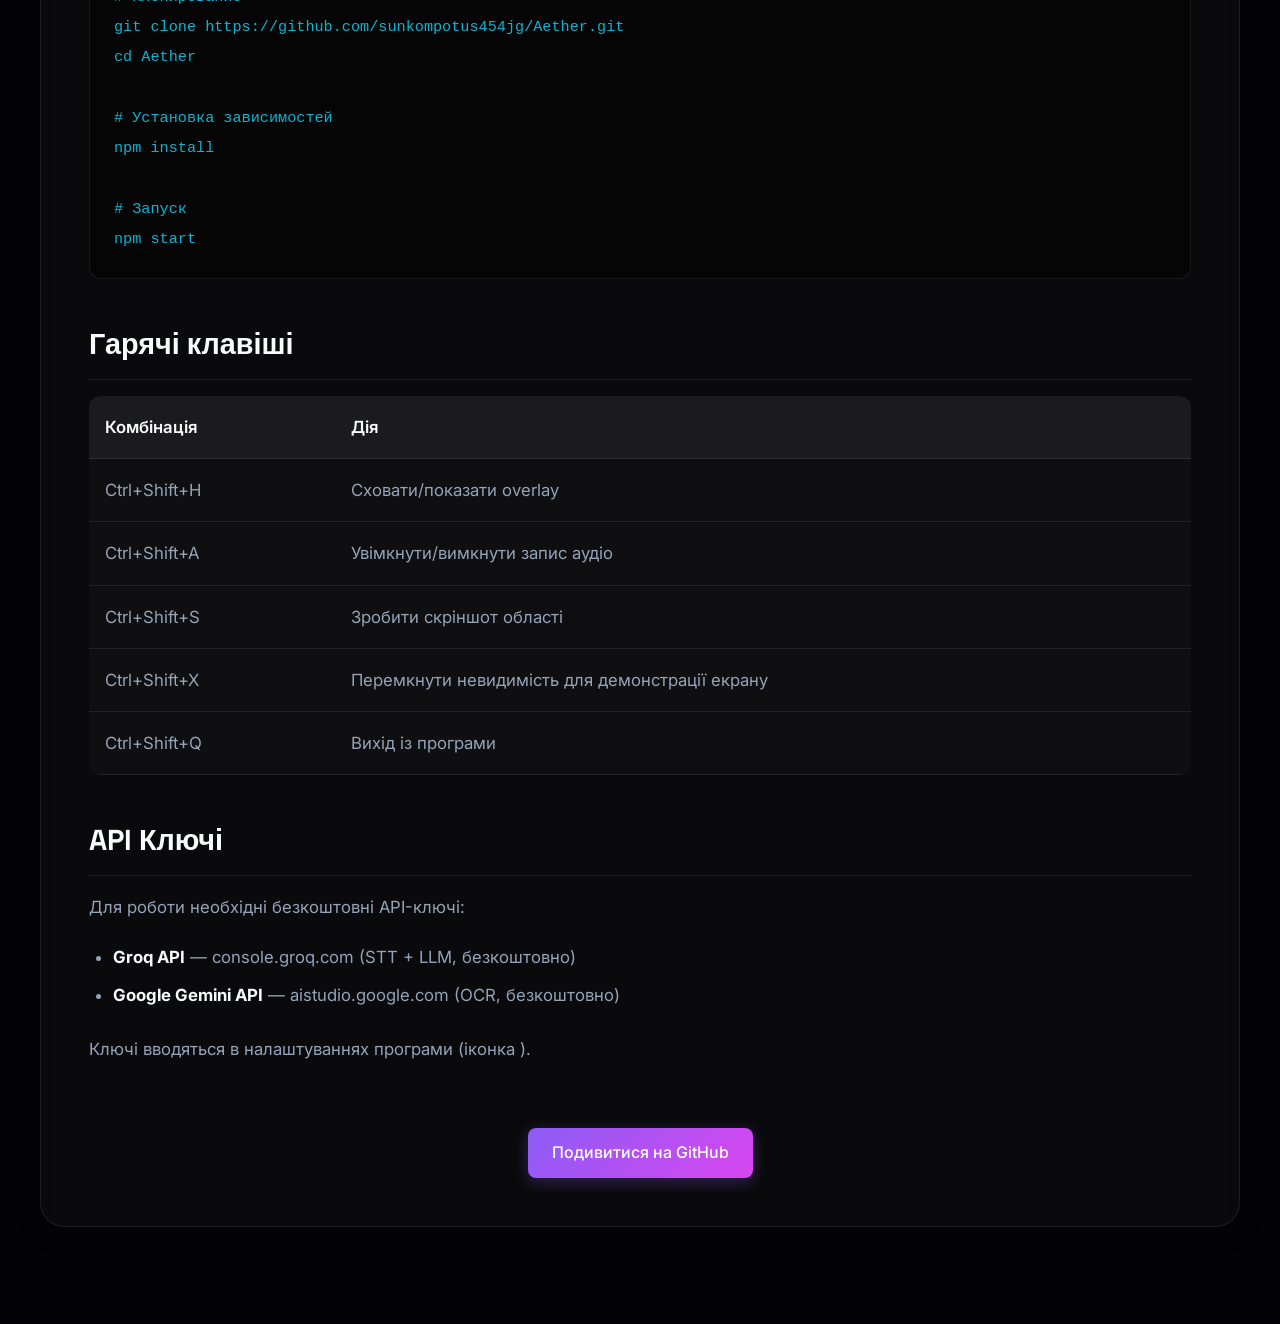
==== commit 999c405d: "Fix  video opening" ====
--- a/aether.html
+++ b/aether.html
@@ -32,14 +32,14 @@
             <div class="steam-layout">
                 <div class="steam-left">
                     <div class="media-gallery">
-                        <div class="main-media" id="mainMediaContainer" onclick="openLightbox(this.querySelector('img') ? this.querySelector('img').src : null, !!this.querySelector('video'))" style="overflow: hidden; border-radius: 16px; background: #000; aspect-ratio: 16/9; display: flex; align-items: center; justify-content: center; cursor: zoom-in; position: relative;">
+                        <div class="main-media" id="mainMediaContainer" onclick="if(this.querySelector('img')) openLightbox(this.querySelector('img').src,false);" style="overflow: hidden; border-radius: 16px; background: #0; aspect-ratio: 16/9; display: flex; align-items: center; justify-content: center; cursor: zoom-in; position: relative;">
                             <img src="Aether/Start.png" style="width: 100%; height: 100%; object-fit: cover; pointer-events: none;">
                         </div>
                         <div class="thumbnail-slider" style="margin-top: 1rem; display: flex; gap: 0.75rem; overflow-x: auto; padding: 0.25rem 0.25rem 0.5rem;">
-                            <div class="thumbnail active" style="overflow: hidden; border-radius: 10px; cursor: pointer; flex-shrink: 0;" data-src="Aether/Start.png"><img src="Aether/Start.png" style="width: 100%; height: 100%; object-fit: cover; pointer-events: none;"></div>
-                            <div class="thumbnail" style="overflow: hidden; border-radius: 10px; cursor: pointer; flex-shrink: 0;" data-src="Aether/Amodule Setup.png"><img src="Aether/Amodule Setup.png" style="width: 100%; height: 100%; object-fit: cover; pointer-events: none;"></div>
-                            <div class="thumbnail" style="overflow: hidden; border-radius: 10px; cursor: pointer; flex-shrink: 0;" data-src="Aether/hf,jnf.png"><img src="Aether/hf,jnf.png" style="width: 100%; height: 100%; object-fit: cover; pointer-events: none;"></div>
-                            <div class="thumbnail" style="overflow: hidden; border-radius: 10px; cursor: pointer; flex-shrink: 0;" data-src="Aether/{D24C4B4D-FBDB-47EB-90D0-30F6032C7C03}.png"><img src="Aether/{D24C4B4D-FBDB-47EB-90D0-30F6032C7C03}.png" style="width: 100%; height: 100%; object-fit: cover; pointer-events: none;"></div>
+                            <div class="thumbnail active" style="overflow: hidden; border-radius: 10px; cursor: pointer; flex-shrink: 0;" data-type="image" data-src="Aether/Start.png"><img src="Aether/Start.png" style="width: 100%; height: 100%; object-fit: cover; pointer-events: none;"></div>
+                            <div class="thumbnail" style="overflow: hidden; border-radius: 10px; cursor: pointer; flex-shrink: 0;" data-type="image" data-src="Aether/Amodule Setup.png"><img src="Aether/Amodule Setup.png" style="width: 100%; height: 100%; object-fit: cover; pointer-events: none;"></div>
+                            <div class="thumbnail" style="overflow: hidden; border-radius: 10px; cursor: pointer; flex-shrink: 0;" data-type="image" data-src="Aether/hf,jnf.png"><img src="Aether/hf,jnf.png" style="width: 100%; height: 100%; object-fit: cover; pointer-events: none;"></div>
+                            <div class="thumbnail" style="overflow: hidden; border-radius: 10px; cursor: pointer; flex-shrink: 0;" data-type="image" data-src="Aether/{D24C4B4D-FBDB-47EB-90D0-30F6032C7C03}.png"><img src="Aether/{D24C4B4D-FBDB-47EB-90D0-30F6032C7C03}.png" style="width: 100%; height: 100%; object-fit: cover; pointer-events: none;"></div>
                         </div>
                     </div>
                 </div>
--- a/style.css
+++ b/style.css
@@ -438,6 +438,42 @@
     margin-bottom: 1.5rem;
 }
 
+/* Lightbox Styles */
+.lightbox-overlay {
+    position: fixed;
+    inset: 0;
+    background: rgba(0, 0, 0, 0.85);
+    display: none;
+    align-items: center;
+    justify-content: center;
+    z-index: 1000;
+}
+.lightbox-overlay.active {
+    display: flex;
+}
+.lightbox-close {
+    position: absolute;
+    top: 1rem;
+    right: 1rem;
+    background: transparent;
+    border: none;
+    color: #fff;
+    font-size: 2rem;
+    cursor: pointer;
+    line-height: 1;
+    padding: 0;
+    z-index: 1001;
+}
+/* Responsive tweak for media layout */
+@media (max-width: 600px) {
+    .steam-layout {
+        grid-template-columns: 1fr;
+    }
+    .media-gallery, .main-media, .thumbnail-slider {
+        width: 100%;
+    }
+}
+
 .readme-content code {
     font-family: 'Consolas', 'Monaco', monospace;
     color: var(--accent-secondary);
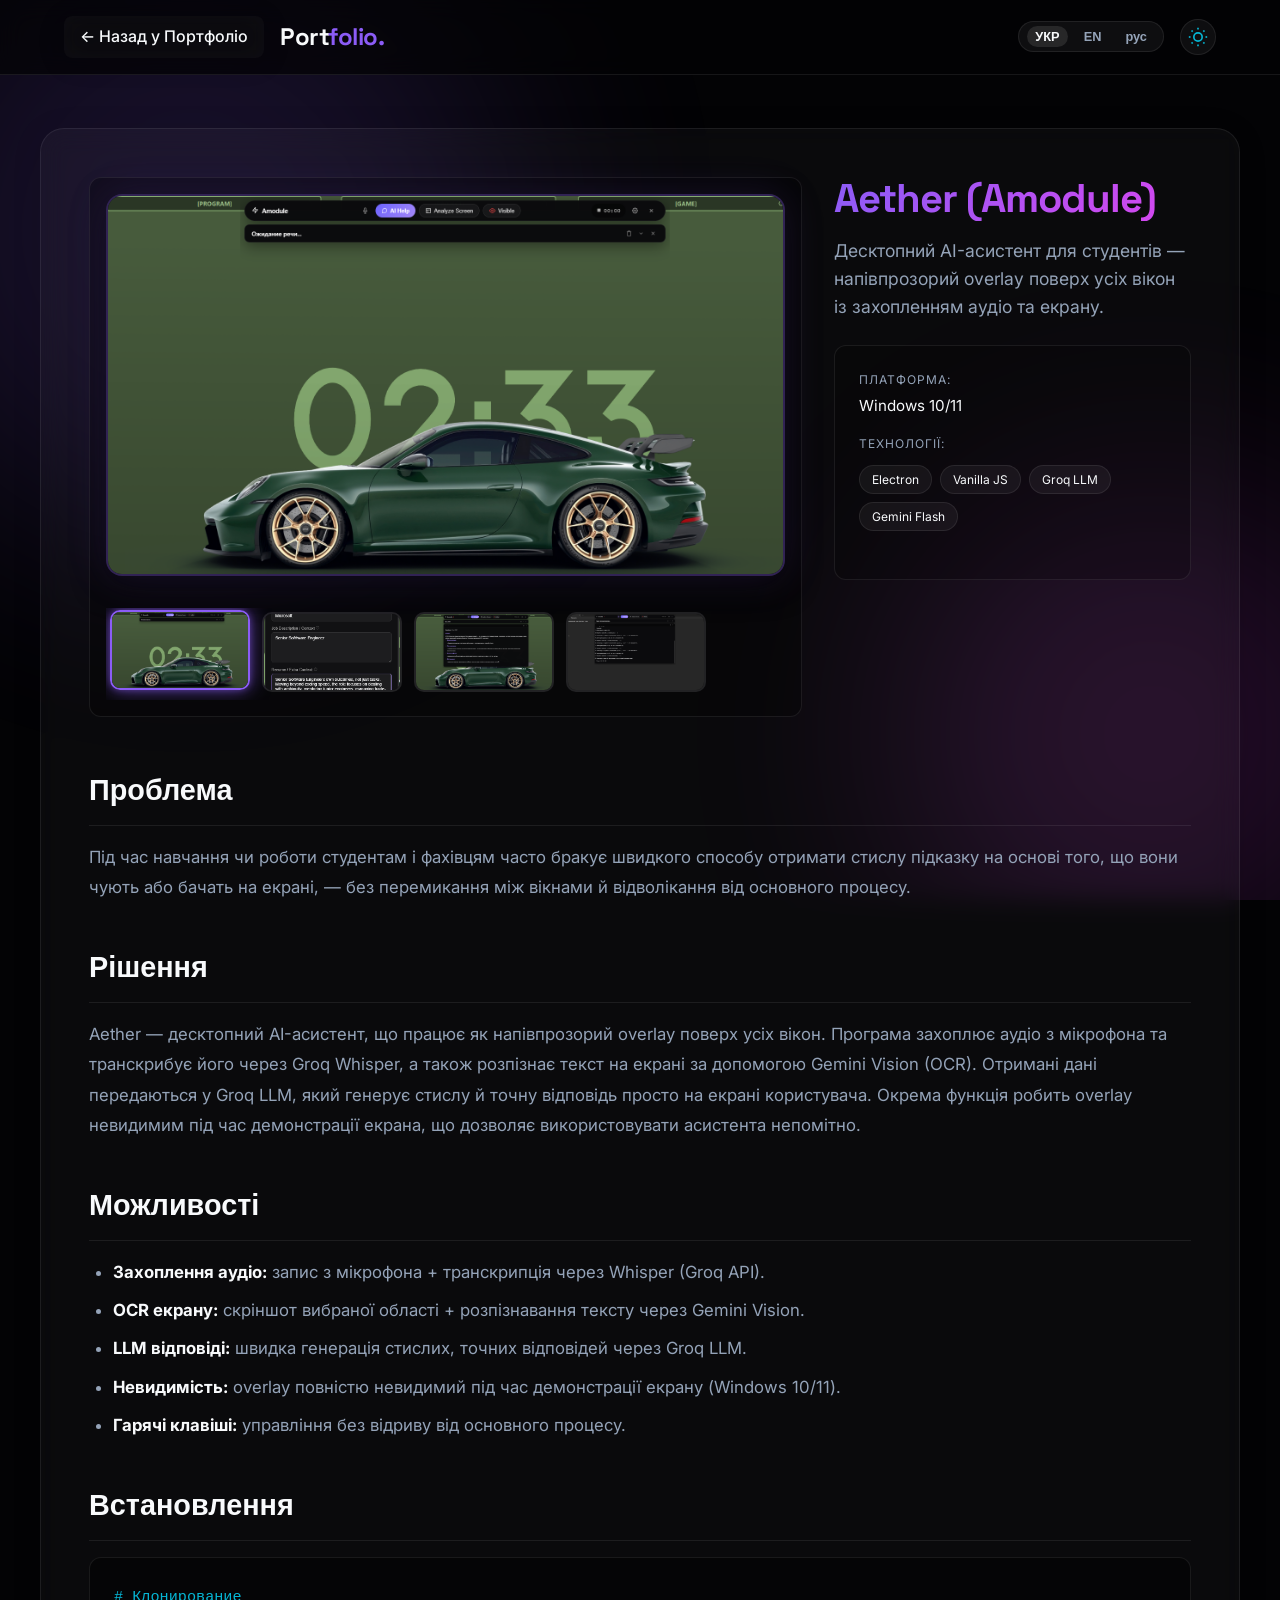
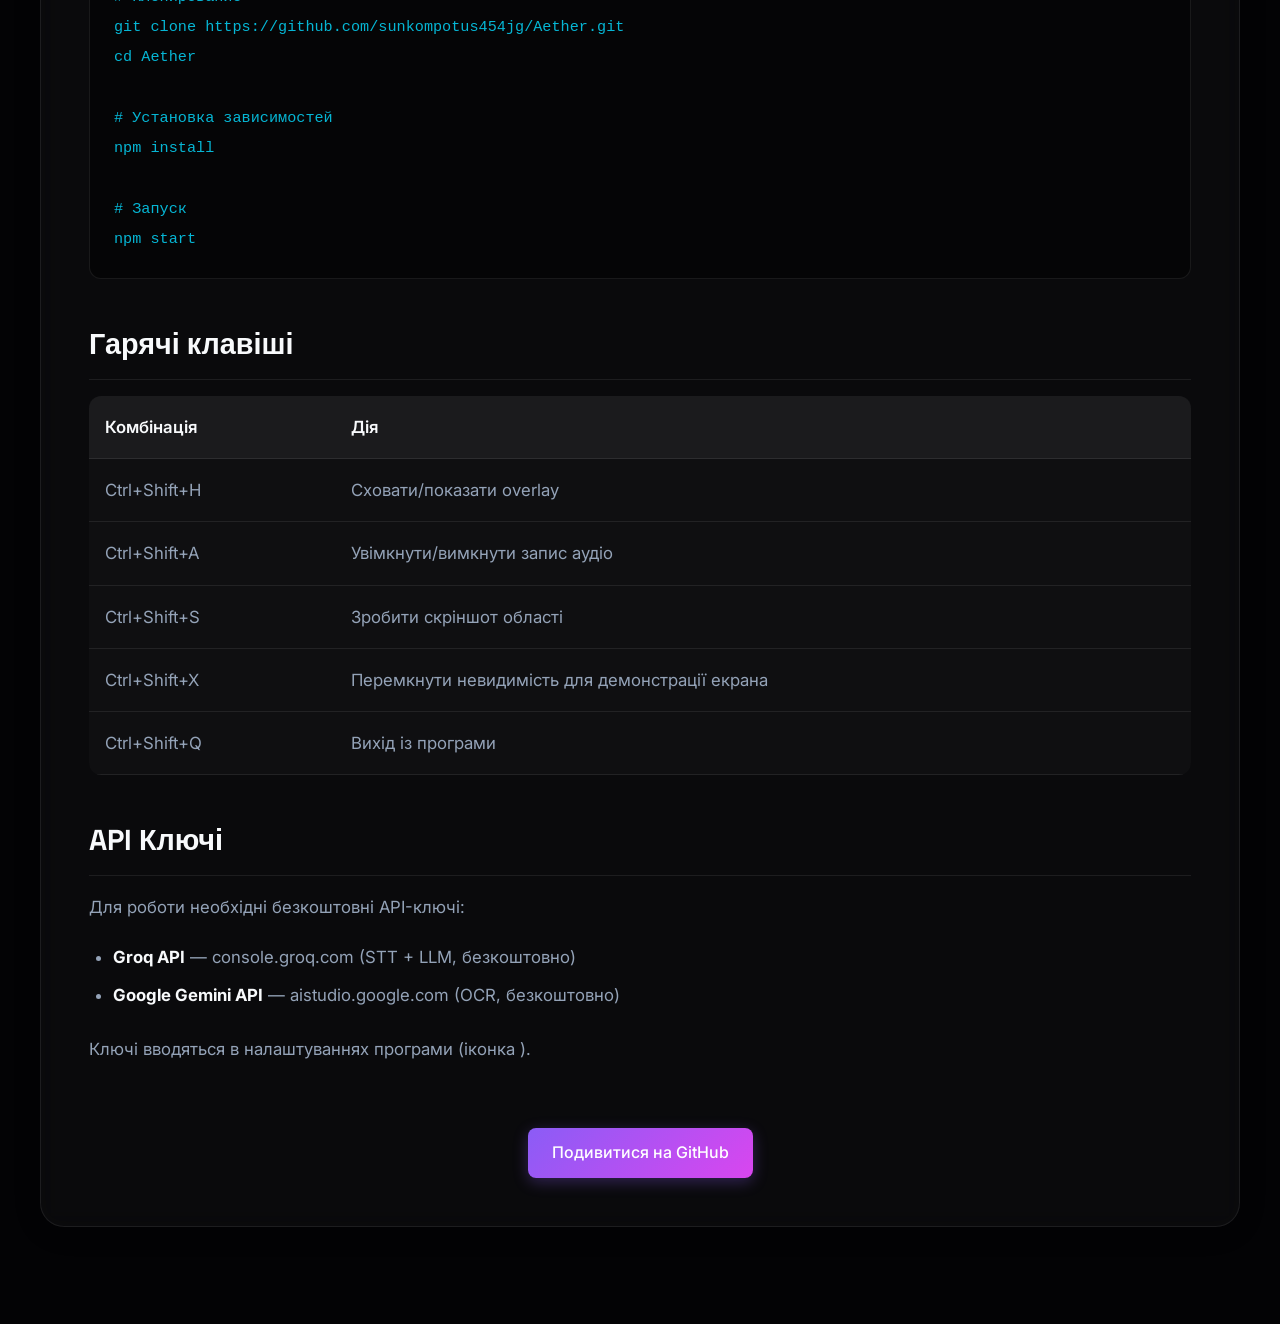
==== commit 95f1c426: "add adaptability 2" ====
--- a/aether.html
+++ b/aether.html
@@ -5,24 +5,28 @@
     <meta name="viewport" content="width=device-width, initial-scale=1.0">
     <title>Aether | Мое Портфолио</title>
     <link href="https://fonts.googleapis.com/css2?family=Inter:wght@300;400;500;600&family=Space+Grotesk:wght@500;700&display=swap" rel="stylesheet">
-    <link rel="stylesheet" href="style.css">
+    <link rel="stylesheet" href="style.css?v=4">
+    <script>(function(){var s=localStorage.getItem('theme');if(s==='light')document.documentElement.classList.add('light-theme');})();</script>
 </head>
 <body>
     <div class="bg-effects"><div class="glow glow-1" style="background: #8b5cf6"></div><div class="glow glow-2" style="background: #d946ef"></div></div>
     
     <header class="glass-nav">
-        <nav class="container" style="justify-content: space-between;">
-            <div style="display: flex; align-items: center; gap: 2rem;">
-                <a href="index.html" class="btn btn-secondary glass" style="padding: 0.5rem 1rem;" data-i18n="back_to_portfolio">← Назад в Портфолио</a>
-                <span class="logo">Port<span class="text-accent" style="color: #8b5cf6;">folio.</span></span>
+        <nav class="container" style="display:flex; justify-content: space-between; align-items: center;">
+            <div style="display: flex; align-items: center; gap: 1rem; min-width: 0;">
+                <a href="index.html" class="btn btn-secondary glass" style="padding: 0.5rem 1rem; white-space: nowrap; flex-shrink: 0;" data-i18n="back_to_portfolio">← Назад в Портфолио</a>
+                <span class="logo" style="white-space: nowrap;">Port<span class="text-accent" style="color: #8b5cf6;">folio.</span></span>
             </div>
-            <div class="nav-controls">
+            <div class="nav-controls desktop-only">
                 <div class="lang-switcher">
                     <button class="lang-btn active" data-lang="uk">УКР</button>
                     <button class="lang-btn" data-lang="en">EN</button>
                     <button class="lang-btn" data-lang="ru">рус</button>
                 </div>
-                <button class="theme-toggle" id="theme-toggle" aria-label="Toggle Theme"></button>
+                <button class="theme-toggle" id="theme-toggle" aria-label="Toggle Theme">
+                    <svg class="icon-moon" width="18" height="18" viewBox="0 0 24 24" fill="none" stroke="currentColor" stroke-width="2"><path d="M21 12.79A9 9 0 1 1 11.21 3 7 7 0 0 0 21 12.79z"></path></svg>
+                    <svg class="icon-sun" width="18" height="18" viewBox="0 0 24 24" fill="none" stroke="currentColor" stroke-width="2" style="display:none"><circle cx="12" cy="12" r="5"></circle><line x1="12" y1="1" x2="12" y2="3"></line><line x1="12" y1="21" x2="12" y2="23"></line><line x1="4.22" y1="4.22" x2="5.64" y2="5.64"></line><line x1="18.36" y1="18.36" x2="19.78" y2="19.78"></line><line x1="1" y1="12" x2="3" y2="12"></line><line x1="21" y1="12" x2="23" y2="12"></line><line x1="4.22" y1="19.78" x2="5.64" y2="18.36"></line><line x1="18.36" y1="5.64" x2="19.78" y2="4.22"></line></svg>
+                </button>
             </div>
         </nav>
     </header>
@@ -128,5 +132,6 @@
     </script>
     <script src="script.js"></script>
     <script src="lang.js"></script>
+    <script>(function(){var btn=document.getElementById('theme-toggle');if(!btn)return;var moon=btn.querySelector('.icon-moon'),sun=btn.querySelector('.icon-sun');function a(l){document.documentElement.classList.toggle('light-theme',l);document.body.classList.toggle('light-theme',l);if(moon)moon.style.display=l?'none':'';if(sun)sun.style.display=l?'':'none';}a(localStorage.getItem('theme')==='light');btn.addEventListener('click',function(){var l=!document.body.classList.contains('light-theme');a(l);localStorage.setItem('theme',l?'light':'dark');});})();</script>
 </body>
 </html>
--- a/style.css
+++ b/style.css
@@ -373,18 +373,196 @@
     transform: translateY(0);
 }
 
-/* Адаптив */
+/* =============== MOBILE RESPONSIVE =============== */
 @media (max-width: 768px) {
+    .section-padding {
+        padding: 4rem 0;
+    }
+
     .hero-title {
-        font-size: 2.5rem;
-    }
-    
+        font-size: 2rem;
+    }
+
+    .hero-subtitle {
+        font-size: 1rem;
+    }
+
+    .hero-actions {
+        flex-direction: column;
+        align-items: stretch;
+    }
+
+    .hero-actions .btn {
+        text-align: center;
+    }
+
+    .section-title {
+        font-size: 1.8rem;
+    }
+
+    /* Hide desktop-only controls on mobile */
+    .desktop-only {
+        display: none !important;
+    }
+
+    /* Mobile burger menu: fullscreen overlay */
     .nav-links {
-        display: none; /* Для мобайла можно добавить бургер меню позже */
-    }
-    
+        position: fixed;
+        top: 0;
+        left: 0;
+        width: 100%;
+        height: 100vh;
+        background: rgba(3, 3, 5, 0.97);
+        backdrop-filter: blur(20px);
+        -webkit-backdrop-filter: blur(20px);
+        flex-direction: column;
+        align-items: center;
+        justify-content: center;
+        gap: 1.5rem;
+        z-index: 99;
+        display: none;
+        padding: 2rem;
+    }
+
+    .nav-links.active {
+        display: flex;
+    }
+
+    .nav-links li a {
+        font-size: 1.4rem;
+    }
+
+    /* lang + theme row inside mobile menu */
+    .mobile-nav-controls {
+        display: flex !important;
+        align-items: center;
+        gap: 1rem;
+        margin-top: 0.5rem;
+        padding-top: 1.25rem;
+        border-top: 1px solid var(--border-color);
+        width: 100%;
+        justify-content: center;
+    }
+
+    .burger-menu {
+        z-index: 100;
+    }
+
+    /* Hide nav-controls on project pages header on mobile */
+    header .nav-controls:not(.desktop-only) {
+        display: none;
+    }
+
     .projects-grid {
         grid-template-columns: 1fr;
+    }
+
+    /* Spec grid: 2 cols on tablet, 1 on small */
+    .spec-grid {
+        grid-template-columns: repeat(2, 1fr);
+        gap: 1rem;
+    }
+
+    /* Services: single column */
+    .srv-grid {
+        grid-template-columns: 1fr;
+    }
+
+    /* Service card header: stack icon + title vertically if needed */
+    .srv-card-header {
+        flex-wrap: wrap;
+    }
+
+    .srv-title {
+        font-size: 1rem;
+        flex: 1;
+        min-width: 0;
+    }
+
+    /* About section */
+    .about-grid {
+        grid-template-columns: 1fr;
+        gap: 2rem;
+    }
+
+    .about-photo-container {
+        aspect-ratio: 3/2;
+        max-width: 280px;
+        margin: 0 auto;
+    }
+
+    /* Timeline */
+    .timeline::before {
+        left: 20px;
+    }
+
+    .timeline-item {
+        width: 100%;
+        padding-left: 60px;
+        padding-right: 0;
+    }
+
+    .timeline-item:nth-child(even) {
+        padding-left: 60px;
+        padding-right: 0;
+    }
+
+    .timeline-item::before,
+    .timeline-item:nth-child(even)::before {
+        left: 12px;
+        right: auto;
+    }
+
+    /* Contact box */
+    .contact-box {
+        padding: 2.5rem 1.5rem;
+    }
+
+    .contact-links {
+        flex-direction: column;
+    }
+
+    /* CTA section */
+    .flex-center[style*="gap"] {
+        flex-direction: column;
+        align-items: stretch;
+    }
+
+    /* Workflow */
+    .workflow-steps {
+        grid-template-columns: 1fr;
+    }
+}
+
+@media (max-width: 480px) {
+    .spec-grid {
+        grid-template-columns: 1fr;
+    }
+
+    .container {
+        padding: 0 1rem;
+    }
+
+    .hero-title {
+        font-size: 1.75rem;
+    }
+
+    .srv-card {
+        padding: 1.25rem;
+    }
+
+    .spec-card {
+        padding: 1.25rem;
+    }
+
+    .nav-controls {
+        gap: 0.5rem;
+        margin-left: 0.5rem;
+    }
+
+    .lang-btn {
+        font-size: 0.72rem;
+        padding: 0.15rem 0.4rem;
     }
 }
 
@@ -1023,7 +1201,12 @@
     border-left: 3px solid var(--accent-primary);
 }
 
-/* Навигация (Языки и Тема) */
+/* Mobile-only nav controls (hidden on desktop) */
+.mobile-nav-controls {
+    display: none;
+}
+
+/* Navigation controls layout */
 .nav-controls {
     display: flex;
     align-items: center;
@@ -1053,6 +1236,7 @@
     color: var(--text-main);
     background: rgba(255, 255, 255, 0.1);
 }
+.theme-toggle,
 #theme-toggle {
     background: rgba(255, 255, 255, 0.05);
     border: 1px solid var(--border-color);
@@ -1066,23 +1250,26 @@
     cursor: pointer;
     transition: var(--transition);
 }
+.theme-toggle:hover,
 #theme-toggle:hover {
     background: rgba(255, 255, 255, 0.1);
     transform: rotate(15deg);
 }
 
-/* Light Theme Override */
+/* Light Theme Override — applied to both html and body */
+html.light-theme,
 body.light-theme {
-    --bg-color: #f8fafc;
-    --surface-color: rgba(255, 255, 255, 0.7);
-    --surface-hover: rgba(255, 255, 255, 0.95);
+    --bg-color: #f0f4f8;
+    --surface-color: rgba(255, 255, 255, 0.75);
+    --surface-hover: rgba(255, 255, 255, 0.98);
     --border-color: rgba(0, 0, 0, 0.1);
     --text-main: #0f172a;
     --text-muted: #475569;
-    
     --accent-primary: #7c3aed;
     --accent-secondary: #0284c7;
     --accent-tertiary: #db2777;
+    background-color: var(--bg-color);
+    color: var(--text-main);
 }
 body.light-theme .glass {
     box-shadow: 0 4px 30px rgba(0, 0, 0, 0.05);
@@ -1115,7 +1302,9 @@
 body.light-theme .terminal-line {
     color: #334155;
 }
-body.light-theme .lang-switcher, body.light-theme #theme-toggle {
+body.light-theme .lang-switcher,
+body.light-theme .theme-toggle,
+body.light-theme #theme-toggle {
     background: rgba(0, 0, 0, 0.05);
 }
 body.light-theme .lang-btn:hover, body.light-theme .lang-btn.active {
@@ -1214,3 +1403,538 @@
     border-radius: inherit;
     pointer-events: none;
 }
+
+/* Services Section */
+.srv-grid {
+    display: grid;
+    grid-template-columns: repeat(2, 1fr);
+    gap: 1.5rem;
+}
+
+@media (max-width: 768px) {
+    .srv-grid {
+        grid-template-columns: 1fr;
+    }
+}
+
+.srv-card {
+    padding: 2rem;
+    border-radius: 16px;
+    transition: var(--transition);
+    display: flex;
+    flex-direction: column;
+    gap: 1rem;
+}
+
+.srv-card:hover {
+    transform: translateY(-4px);
+    background: var(--surface-hover);
+    border-color: rgba(255, 255, 255, 0.15);
+}
+
+.srv-card-header {
+    display: flex;
+    align-items: center;
+    gap: 1rem;
+}
+
+.srv-icon {
+    width: 50px;
+    height: 50px;
+    border-radius: 14px;
+    display: flex;
+    align-items: center;
+    justify-content: center;
+    flex-shrink: 0;
+}
+
+.srv-title {
+    font-size: 1.1rem;
+    font-weight: 600;
+    color: var(--text-main);
+    line-height: 1.3;
+}
+
+.srv-desc {
+    font-size: 0.9rem;
+    color: var(--text-muted);
+    line-height: 1.65;
+    margin: 0;
+}
+
+/* ==================== MOBILE STABILITY OVERRIDES ==================== */
+img,
+video,
+svg {
+    max-width: 100%;
+}
+
+.btn,
+.filter-btn,
+.lang-btn,
+.github-link,
+.status-badge,
+.tag {
+    max-width: 100%;
+}
+
+.project-title,
+.srv-title,
+.spec-title,
+.timeline-title,
+.info-value,
+.readme-content,
+.hero-subtitle,
+.section-subtitle {
+    overflow-wrap: anywhere;
+}
+
+@media (max-width: 768px) {
+    body {
+        width: 100%;
+    }
+
+    .fade-in {
+        opacity: 1;
+        transform: none;
+    }
+
+    header {
+        padding: 0.75rem 0;
+    }
+
+    .container {
+        width: 100%;
+        max-width: 100%;
+        padding-left: 1rem;
+        padding-right: 1rem;
+    }
+
+    .section-padding {
+        padding-top: 4rem;
+        padding-bottom: 4rem;
+    }
+
+    .min-h-screen {
+        min-height: auto;
+    }
+
+    .hero {
+        min-height: 100svh;
+        padding-top: 5rem;
+        padding-bottom: 3rem;
+    }
+
+    .hero-content {
+        width: 100%;
+        max-width: 100%;
+        padding-top: 2rem;
+        gap: 1.25rem;
+    }
+
+    .hero-title {
+        font-size: clamp(2rem, 11vw, 3rem);
+        letter-spacing: 0;
+    }
+
+    .hero-subtitle,
+    .section-subtitle {
+        max-width: 100%;
+    }
+
+    .hero-actions,
+    .contact-links {
+        width: 100%;
+        flex-direction: column;
+        align-items: stretch;
+    }
+
+    .btn {
+        width: 100%;
+        min-height: 44px;
+        padding: 0.8rem 1rem;
+        white-space: normal;
+        text-align: center;
+    }
+
+    .desktop-only {
+        display: none !important;
+    }
+
+    .burger-menu {
+        display: flex;
+        z-index: 102;
+        width: 44px;
+        height: 44px;
+        align-items: center;
+        justify-content: center;
+        gap: 5px;
+        margin-left: auto;
+    }
+
+    .burger-menu span {
+        flex: 0 0 auto;
+    }
+
+    .burger-menu.active span:nth-child(1) {
+        transform: translateY(7px) rotate(45deg);
+    }
+
+    .burger-menu.active span:nth-child(2) {
+        opacity: 0;
+    }
+
+    .burger-menu.active span:nth-child(3) {
+        transform: translateY(-7px) rotate(-45deg);
+    }
+
+    .nav-links {
+        display: flex;
+        position: fixed;
+        inset: 0;
+        width: 100%;
+        height: 100dvh;
+        padding: 5.5rem 1.25rem 2rem;
+        background: rgba(3, 3, 5, 0.97);
+        -webkit-backdrop-filter: blur(20px);
+        backdrop-filter: blur(20px);
+        border-left: 0;
+        flex-direction: column;
+        align-items: center;
+        justify-content: flex-start;
+        gap: 1rem;
+        overflow-y: auto;
+        transform: translateX(100%);
+        transition: transform 0.28s ease;
+        z-index: 101;
+        right: auto;
+        left: 0;
+    }
+
+    .nav-links.active {
+        transform: translateX(0);
+        right: auto;
+    }
+
+    .nav-links a {
+        display: block;
+        padding: 0.35rem 0;
+        font-size: 1.15rem;
+    }
+
+    .nav-links a.active {
+        border-bottom: 0;
+    }
+
+    .mobile-nav-controls {
+        display: flex !important;
+        width: 100%;
+        max-width: 280px;
+        align-items: center;
+        justify-content: center;
+        gap: 0.75rem;
+        margin-top: 0.5rem;
+        padding-top: 1rem;
+        border-top: 1px solid var(--border-color);
+    }
+
+    .mobile-nav-controls .lang-switcher {
+        flex-wrap: wrap;
+        justify-content: center;
+    }
+
+    .theme-toggle,
+    #theme-toggle,
+    #theme-toggle-mobile {
+        width: 40px;
+        height: 40px;
+        min-width: 40px;
+        border-radius: 50%;
+        flex-shrink: 0;
+    }
+
+    .project-filters {
+        display: grid !important;
+        grid-template-columns: repeat(2, minmax(0, 1fr));
+        width: 100%;
+        gap: 0.75rem !important;
+    }
+
+    .filter-btn {
+        min-height: 42px;
+        padding: 0.55rem 0.75rem;
+        border-radius: 12px;
+    }
+
+    .projects-grid,
+    .srv-grid,
+    .workflow-steps {
+        grid-template-columns: 1fr;
+        gap: 1rem;
+    }
+
+    .spec-grid {
+        grid-template-columns: repeat(2, minmax(0, 1fr));
+        gap: 1rem;
+    }
+
+    .project-card,
+    .srv-card,
+    .spec-card,
+    .workflow .step,
+    .timeline-content {
+        border-radius: 14px;
+    }
+
+    .project-content,
+    .srv-card,
+    .spec-card,
+    .workflow .step,
+    .timeline-content {
+        padding: 1.25rem;
+    }
+
+    .srv-card-header {
+        align-items: flex-start;
+    }
+
+    .srv-icon {
+        width: 44px;
+        height: 44px;
+        border-radius: 12px;
+    }
+
+    .srv-features {
+        padding-left: 1.1rem;
+    }
+
+    .about-grid {
+        grid-template-columns: 1fr;
+        gap: 2rem;
+    }
+
+    .about-content,
+    .about-content h3,
+    .about-bio {
+        text-align: center;
+    }
+
+    .about-photo-container {
+        width: min(280px, 100%);
+        aspect-ratio: 4 / 5;
+        margin: 0 auto;
+        border-radius: 18px;
+    }
+
+    .timeline {
+        padding-top: 0;
+        padding-bottom: 0;
+    }
+
+    .timeline::before {
+        left: 16px;
+    }
+
+    .timeline-item,
+    .timeline-item:nth-child(even) {
+        width: 100%;
+        margin-left: 0;
+        padding-left: 42px;
+        padding-right: 0;
+        margin-bottom: 1.5rem;
+    }
+
+    .timeline-item::before,
+    .timeline-item:nth-child(even)::before {
+        left: 9px;
+        right: auto;
+    }
+
+    main.container[style*="padding-top"] {
+        padding-top: 6.5rem !important;
+    }
+
+    header nav:not(.nav-container) {
+        gap: 0.75rem;
+    }
+
+    header nav:not(.nav-container) .logo {
+        display: none;
+    }
+
+    header nav:not(.nav-container) > div:first-child {
+        width: 100%;
+        min-width: 0;
+    }
+
+    header nav:not(.nav-container) .btn {
+        width: auto;
+        max-width: 100%;
+        min-height: 40px;
+        padding: 0.55rem 0.8rem !important;
+        font-size: 0.9rem;
+        overflow: hidden;
+        text-overflow: ellipsis;
+    }
+
+    .project-detail {
+        padding: 1rem !important;
+        border-radius: 16px !important;
+    }
+
+    .steam-layout {
+        grid-template-columns: 1fr;
+        gap: 1.25rem;
+        margin-bottom: 2rem;
+    }
+
+    .media-gallery {
+        padding: 0.75rem;
+        border-radius: 14px;
+    }
+
+    .main-media {
+        border-radius: 12px;
+        border-width: 1px;
+    }
+
+    .thumbnail-slider {
+        gap: 0.5rem;
+        padding-bottom: 0.35rem;
+        scroll-snap-type: x proximity;
+    }
+
+    .thumbnail {
+        width: 104px;
+        height: 62px;
+        border-radius: 8px;
+        scroll-snap-align: start;
+    }
+
+    .steam-right .hero-title {
+        font-size: clamp(2rem, 11vw, 2.5rem) !important;
+        text-align: left;
+    }
+
+    .project-info-table {
+        padding: 1rem;
+    }
+
+    .readme-content {
+        font-size: 0.98rem;
+        line-height: 1.7;
+    }
+
+    .readme-content h2 {
+        font-size: 1.45rem;
+        margin-top: 2rem;
+    }
+
+    .readme-content pre {
+        padding: 1rem;
+        font-size: 0.85rem;
+    }
+
+    .glass-table {
+        display: block;
+        overflow-x: auto;
+        white-space: nowrap;
+    }
+}
+
+@media (max-width: 480px) {
+    .container {
+        padding-left: 0.875rem;
+        padding-right: 0.875rem;
+    }
+
+    .section-padding {
+        padding-top: 3.25rem;
+        padding-bottom: 3.25rem;
+    }
+
+    .section-header {
+        margin-bottom: 2.5rem;
+    }
+
+    .section-title {
+        font-size: 1.75rem;
+        line-height: 1.15;
+    }
+
+    .badge,
+    .pulse-badge {
+        max-width: 100%;
+        white-space: normal;
+        text-align: left;
+    }
+
+    .spec-grid,
+    .project-filters {
+        grid-template-columns: 1fr;
+    }
+
+    .project-header {
+        gap: 1rem;
+    }
+
+    .project-links {
+        min-width: 0;
+        text-align: right;
+    }
+
+    .project-tags {
+        gap: 0.4rem;
+    }
+
+    .tag {
+        border-radius: 12px;
+    }
+
+    .srv-card-header {
+        flex-direction: column;
+    }
+
+    .lightbox-close {
+        top: 0.75rem;
+        right: 0.75rem;
+        width: 40px;
+        height: 40px;
+        line-height: 40px;
+    }
+
+    .lightbox-content,
+    .lightbox-content img,
+    .lightbox-content video {
+        max-width: 94vw;
+        max-height: 84vh;
+    }
+}
+
+.srv-features {
+    list-style: none;
+    padding: 0;
+    margin: 0;
+    display: flex;
+    flex-direction: column;
+    gap: 0.45rem;
+    border-top: 1px solid var(--border-color);
+    padding-top: 1rem;
+    margin-top: auto;
+}
+
+.srv-features li {
+    font-size: 0.85rem;
+    color: var(--text-muted);
+    padding-left: 1.1rem;
+    position: relative;
+}
+
+.srv-features li::before {
+    content: '→';
+    position: absolute;
+    left: 0;
+    color: var(--accent-secondary);
+    font-size: 0.75rem;
+    top: 1px;
+}
